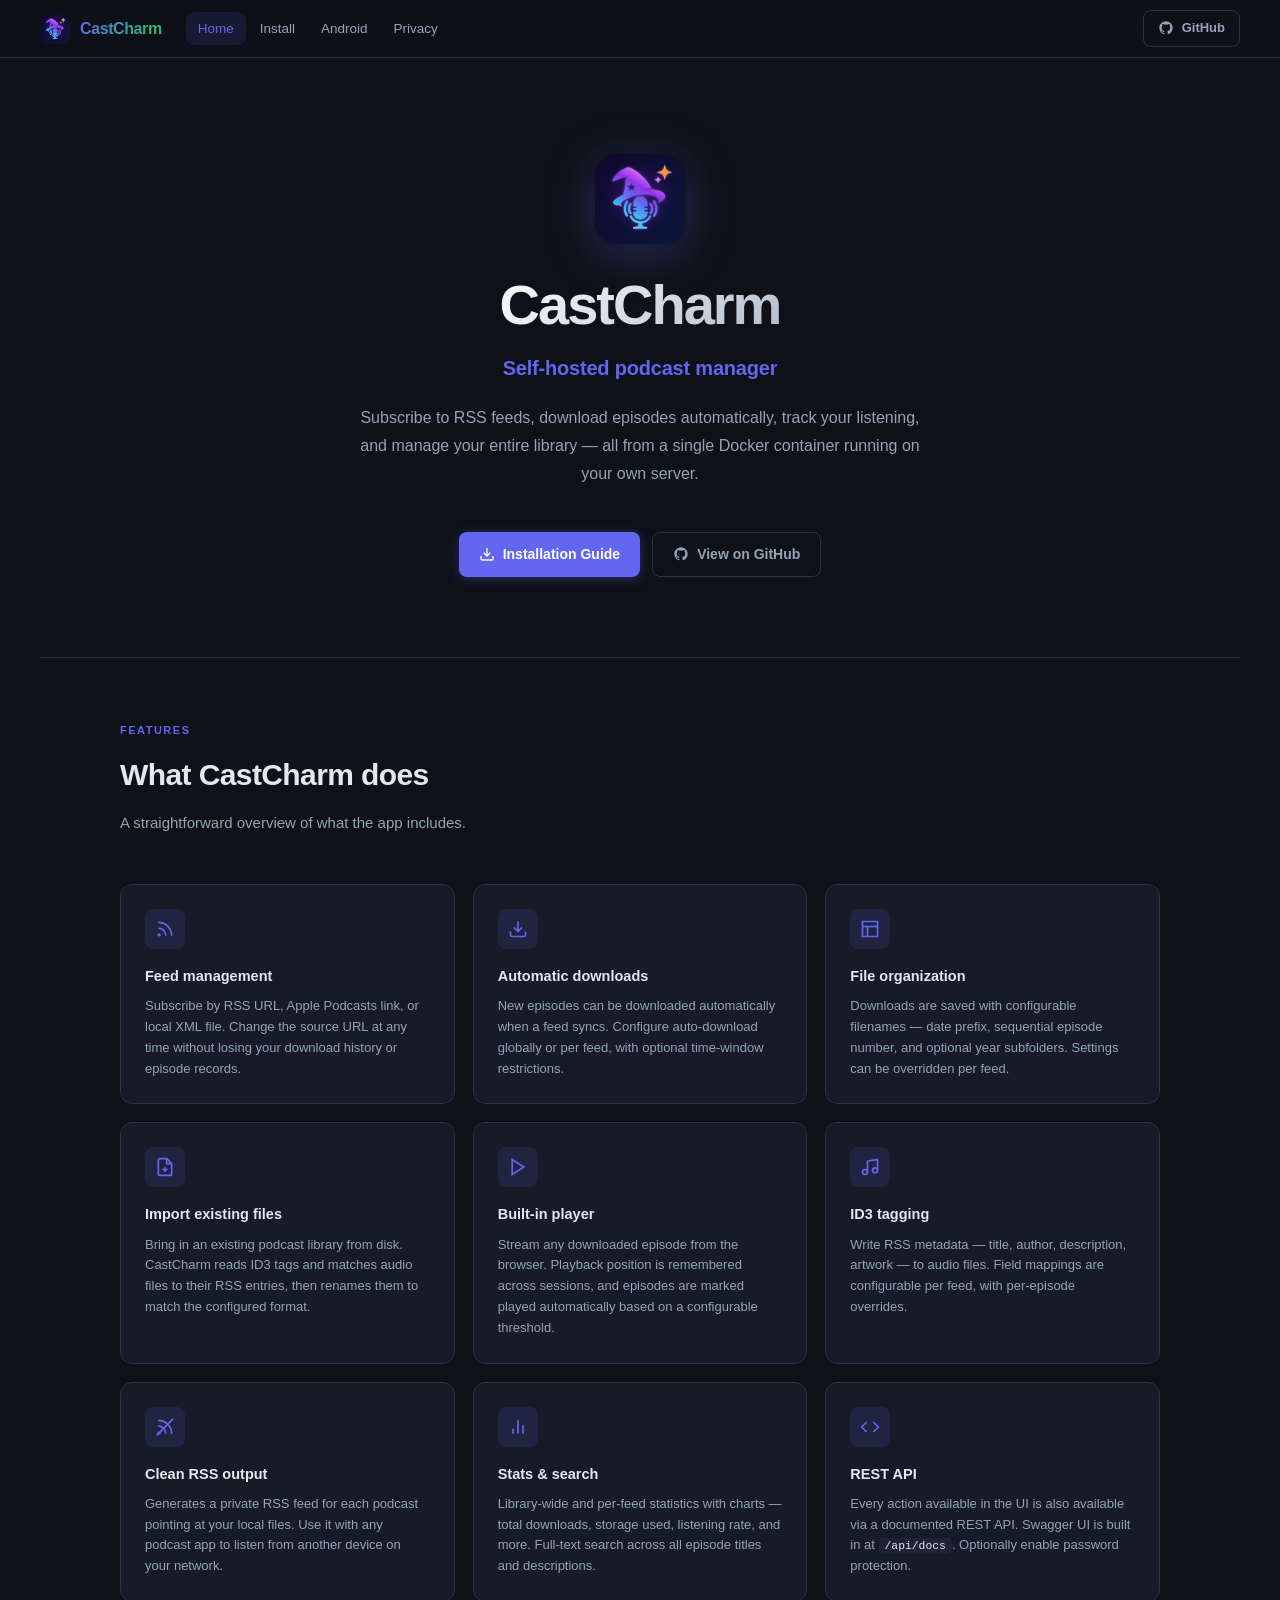
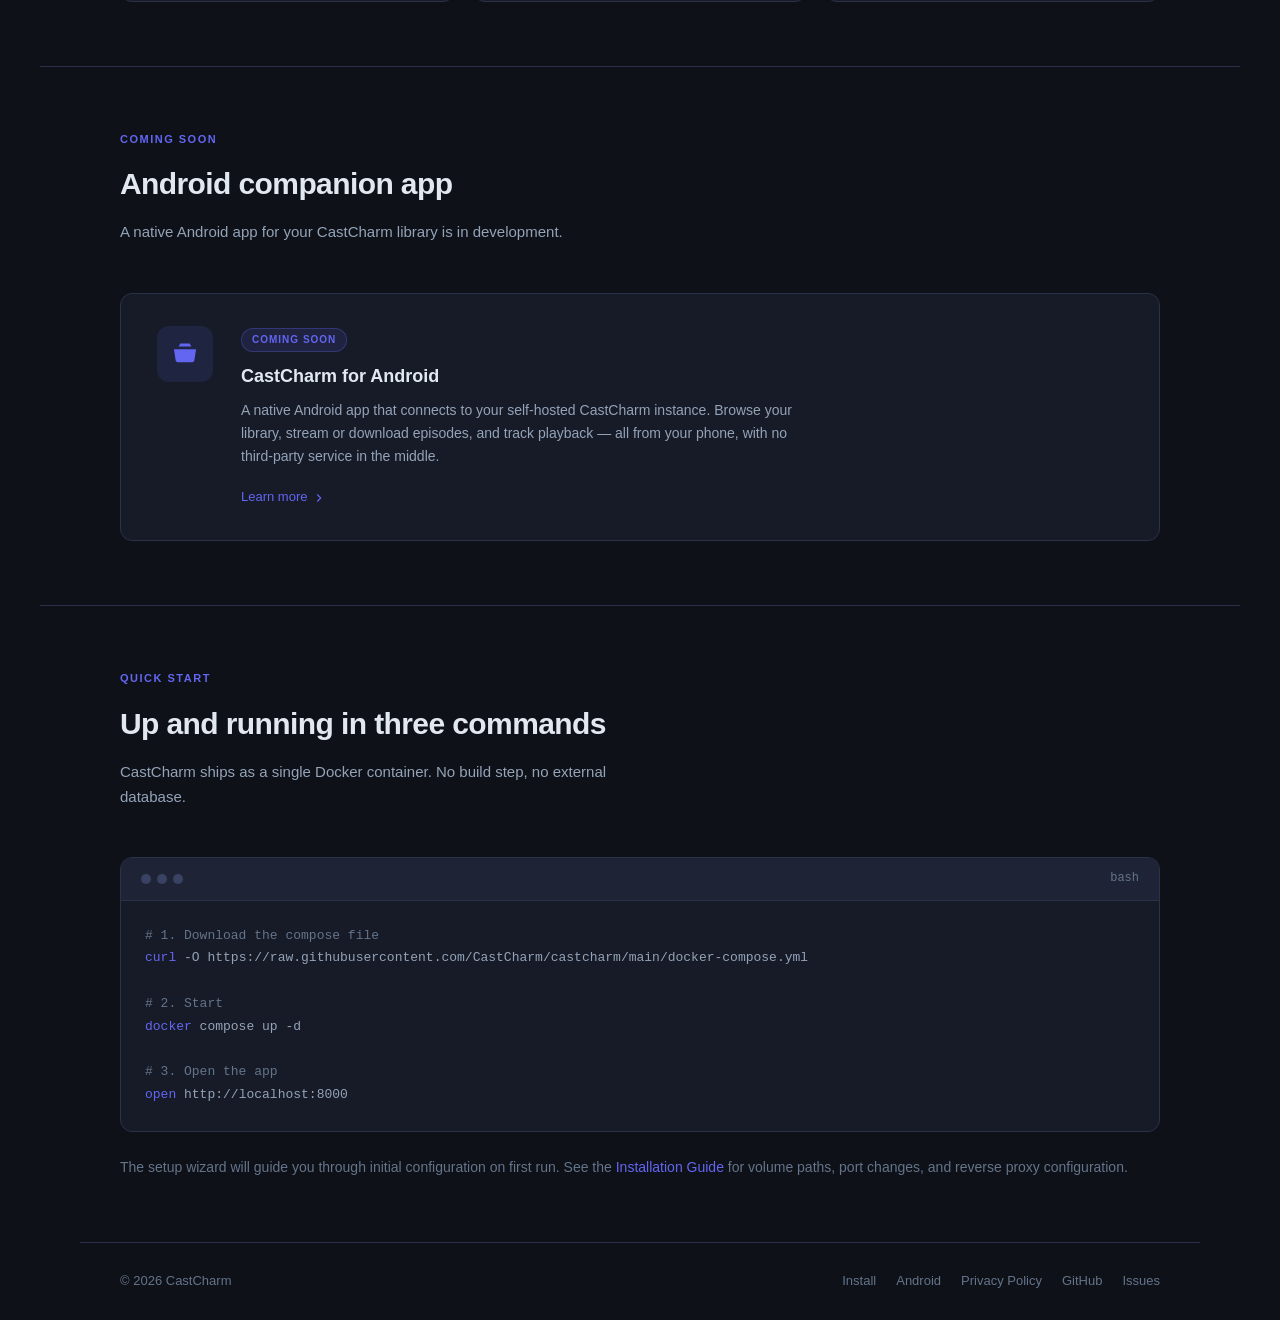
==== docs/index.html @ 7e9cb299 "Adding informational website docs" ====
<!DOCTYPE html>
<html lang="en">
<head>
  <meta charset="UTF-8" />
  <meta name="viewport" content="width=device-width, initial-scale=1.0" />
  <title>CastCharm — Self-hosted podcast manager</title>
  <meta name="description" content="CastCharm is a self-hosted podcast manager. Subscribe to RSS feeds, download episodes automatically, track playback, and manage your library — all from a single Docker container." />
  <link rel="stylesheet" href="style.css" />
  <link rel="icon" type="image/svg+xml" href="assets/icon.svg" />
</head>
<body>

  <!-- Nav -->
  <nav class="site-nav">
    <a class="nav-logo" href="index.html">
      <img src="assets/icon.svg" alt="CastCharm icon" />
      <span class="nav-logo-text">CastCharm</span>
    </a>
    <div class="nav-links" id="nav-links">
      <a class="nav-link active" href="index.html">Home</a>
      <a class="nav-link" href="install.html">Install</a>
      <a class="nav-link" href="android.html">Android</a>
      <a class="nav-link" href="privacy.html">Privacy</a>
      <a class="nav-link nav-link-mobile-only" href="https://github.com/CastCharm/castcharm" target="_blank" rel="noopener">GitHub ↗</a>
    </div>
    <button class="hamburger" id="hamburger" aria-label="Toggle menu" aria-expanded="false">
      <span></span><span></span><span></span>
    </button>
    <div class="nav-right">
      <a class="btn btn-ghost btn-sm" href="https://github.com/CastCharm/castcharm" target="_blank" rel="noopener">
        <svg viewBox="0 0 24 24" fill="currentColor"><path d="M12 2C6.477 2 2 6.477 2 12c0 4.418 2.865 8.166 6.839 9.489.5.092.682-.217.682-.482 0-.237-.009-.868-.013-1.703-2.782.604-3.369-1.342-3.369-1.342-.454-1.155-1.11-1.463-1.11-1.463-.908-.62.069-.608.069-.608 1.003.07 1.531 1.03 1.531 1.03.892 1.529 2.341 1.087 2.91.832.092-.647.35-1.088.636-1.338-2.22-.253-4.555-1.11-4.555-4.943 0-1.091.39-1.984 1.029-2.683-.103-.253-.446-1.27.098-2.647 0 0 .84-.269 2.75 1.025A9.578 9.578 0 0 1 12 6.836a9.59 9.59 0 0 1 2.504.337c1.909-1.294 2.747-1.025 2.747-1.025.546 1.377.202 2.394.1 2.647.64.699 1.028 1.592 1.028 2.683 0 3.842-2.339 4.687-4.566 4.935.359.309.678.919.678 1.852 0 1.336-.012 2.415-.012 2.743 0 .267.18.578.688.48C19.138 20.163 22 16.418 22 12c0-5.523-4.477-10-10-10z"/></svg>
        GitHub
      </a>
    </div>
  </nav>

  <!-- Hero -->
  <section class="hero">
    <img class="hero-icon" src="assets/icon.svg" alt="CastCharm" />
    <h1 class="hero-title">CastCharm</h1>
    <p class="hero-tagline">Self-hosted podcast manager</p>
    <p class="hero-desc">
      Subscribe to RSS feeds, download episodes automatically, track your listening,
      and manage your entire library — all from a single Docker container running on your own server.
    </p>
    <div class="hero-actions">
      <a class="btn btn-primary" href="install.html">
        <svg viewBox="0 0 24 24" fill="none" stroke="currentColor" stroke-width="2"><path d="M21 15v4a2 2 0 0 1-2 2H5a2 2 0 0 1-2-2v-4"/><polyline points="7 10 12 15 17 10"/><line x1="12" y1="15" x2="12" y2="3"/></svg>
        Installation Guide
      </a>
      <a class="btn btn-ghost" href="https://github.com/CastCharm/castcharm" target="_blank" rel="noopener">
        <svg viewBox="0 0 24 24" fill="currentColor"><path d="M12 2C6.477 2 2 6.477 2 12c0 4.418 2.865 8.166 6.839 9.489.5.092.682-.217.682-.482 0-.237-.009-.868-.013-1.703-2.782.604-3.369-1.342-3.369-1.342-.454-1.155-1.11-1.463-1.11-1.463-.908-.62.069-.608.069-.608 1.003.07 1.531 1.03 1.531 1.03.892 1.529 2.341 1.087 2.91.832.092-.647.35-1.088.636-1.338-2.22-.253-4.555-1.11-4.555-4.943 0-1.091.39-1.984 1.029-2.683-.103-.253-.446-1.27.098-2.647 0 0 .84-.269 2.75 1.025A9.578 9.578 0 0 1 12 6.836a9.59 9.59 0 0 1 2.504.337c1.909-1.294 2.747-1.025 2.747-1.025.546 1.377.202 2.394.1 2.647.64.699 1.028 1.592 1.028 2.683 0 3.842-2.339 4.687-4.566 4.935.359.309.678.919.678 1.852 0 1.336-.012 2.415-.012 2.743 0 .267.18.578.688.48C19.138 20.163 22 16.418 22 12c0-5.523-4.477-10-10-10z"/></svg>
        View on GitHub
      </a>
    </div>
  </section>

  <hr class="section-divider" />

  <!-- Features -->
  <section class="section">
    <p class="section-label">Features</p>
    <h2 class="section-title">What CastCharm does</h2>
    <p class="section-sub">A straightforward overview of what the app includes.</p>

    <div class="features-grid">

      <div class="feature-card">
        <div class="feature-icon">
          <svg viewBox="0 0 24 24" fill="none" stroke="currentColor" stroke-width="2"><path d="M4 11a9 9 0 0 1 9 9"/><path d="M4 4a16 16 0 0 1 16 16"/><circle cx="5" cy="19" r="1" fill="currentColor"/></svg>
        </div>
        <h3 class="feature-title">Feed management</h3>
        <p class="feature-desc">Subscribe by RSS URL, Apple Podcasts link, or local XML file. Change the source URL at any time without losing your download history or episode records.</p>
      </div>

      <div class="feature-card">
        <div class="feature-icon">
          <svg viewBox="0 0 24 24" fill="none" stroke="currentColor" stroke-width="2"><path d="M21 15v4a2 2 0 0 1-2 2H5a2 2 0 0 1-2-2v-4"/><polyline points="7 10 12 15 17 10"/><line x1="12" y1="15" x2="12" y2="3"/></svg>
        </div>
        <h3 class="feature-title">Automatic downloads</h3>
        <p class="feature-desc">New episodes can be downloaded automatically when a feed syncs. Configure auto-download globally or per feed, with optional time-window restrictions.</p>
      </div>

      <div class="feature-card">
        <div class="feature-icon">
          <svg viewBox="0 0 24 24" fill="none" stroke="currentColor" stroke-width="2"><path d="M3 3h18v18H3z" rx="2"/><polyline points="3 9 21 9"/><polyline points="9 21 9 9"/></svg>
        </div>
        <h3 class="feature-title">File organization</h3>
        <p class="feature-desc">Downloads are saved with configurable filenames — date prefix, sequential episode number, and optional year subfolders. Settings can be overridden per feed.</p>
      </div>

      <div class="feature-card">
        <div class="feature-icon">
          <svg viewBox="0 0 24 24" fill="none" stroke="currentColor" stroke-width="2"><path d="M14 2H6a2 2 0 0 0-2 2v16a2 2 0 0 0 2 2h12a2 2 0 0 0 2-2V8z"/><polyline points="14 2 14 8 20 8"/><line x1="12" y1="18" x2="12" y2="12"/><line x1="9" y1="15" x2="15" y2="15"/></svg>
        </div>
        <h3 class="feature-title">Import existing files</h3>
        <p class="feature-desc">Bring in an existing podcast library from disk. CastCharm reads ID3 tags and matches audio files to their RSS entries, then renames them to match the configured format.</p>
      </div>

      <div class="feature-card">
        <div class="feature-icon">
          <svg viewBox="0 0 24 24" fill="none" stroke="currentColor" stroke-width="2"><polygon points="5 3 19 12 5 21 5 3"/></svg>
        </div>
        <h3 class="feature-title">Built-in player</h3>
        <p class="feature-desc">Stream any downloaded episode from the browser. Playback position is remembered across sessions, and episodes are marked played automatically based on a configurable threshold.</p>
      </div>

      <div class="feature-card">
        <div class="feature-icon">
          <svg viewBox="0 0 24 24" fill="none" stroke="currentColor" stroke-width="2"><path d="M9 18V5l12-2v13"/><circle cx="6" cy="18" r="3"/><circle cx="18" cy="16" r="3"/></svg>
        </div>
        <h3 class="feature-title">ID3 tagging</h3>
        <p class="feature-desc">Write RSS metadata — title, author, description, artwork — to audio files. Field mappings are configurable per feed, with per-episode overrides.</p>
      </div>

      <div class="feature-card">
        <div class="feature-icon">
          <svg viewBox="0 0 24 24" fill="none" stroke="currentColor" stroke-width="2"><path d="M4 11a9 9 0 0 1 9 9"/><path d="M4 4a16 16 0 0 1 16 16"/><circle cx="5" cy="19" r="1" fill="currentColor"/><line x1="22" y1="2" x2="2" y2="22"/></svg>
        </div>
        <h3 class="feature-title">Clean RSS output</h3>
        <p class="feature-desc">Generates a private RSS feed for each podcast pointing at your local files. Use it with any podcast app to listen from another device on your network.</p>
      </div>

      <div class="feature-card">
        <div class="feature-icon">
          <svg viewBox="0 0 24 24" fill="none" stroke="currentColor" stroke-width="2"><line x1="18" y1="20" x2="18" y2="10"/><line x1="12" y1="20" x2="12" y2="4"/><line x1="6" y1="20" x2="6" y2="14"/></svg>
        </div>
        <h3 class="feature-title">Stats &amp; search</h3>
        <p class="feature-desc">Library-wide and per-feed statistics with charts — total downloads, storage used, listening rate, and more. Full-text search across all episode titles and descriptions.</p>
      </div>

      <div class="feature-card">
        <div class="feature-icon">
          <svg viewBox="0 0 24 24" fill="none" stroke="currentColor" stroke-width="2"><polyline points="16 18 22 12 16 6"/><polyline points="8 6 2 12 8 18"/></svg>
        </div>
        <h3 class="feature-title">REST API</h3>
        <p class="feature-desc">Every action available in the UI is also available via a documented REST API. Swagger UI is built in at <code>/api/docs</code>. Optionally enable password protection.</p>
      </div>

    </div>
  </section>

  <hr class="section-divider" />

  <!-- Android -->
  <section class="section">
    <p class="section-label">Coming soon</p>
    <h2 class="section-title">Android companion app</h2>
    <p class="section-sub">A native Android app for your CastCharm library is in development.</p>

    <div class="coming-soon-card">
      <div class="coming-soon-icon">
        <svg viewBox="0 0 24 24" fill="currentColor"><path d="M17.523 15.341a.5.5 0 1 1-1 0 .5.5 0 0 1 1 0m-10 0a.5.5 0 1 1-1 0 .5.5 0 0 1 1 0M2.5 8h19l-1.5 9.5a2 2 0 0 1-2 1.5H6a2 2 0 0 1-2-1.5zm4-2.5 1.5-2.5h8l1.5 2.5"/></svg>
      </div>
      <div class="coming-soon-body">
        <span class="coming-soon-badge">Coming soon</span>
        <h3 class="coming-soon-title">CastCharm for Android</h3>
        <p class="coming-soon-desc">
          A native Android app that connects to your self-hosted CastCharm instance.
          Browse your library, stream or download episodes, and track playback —
          all from your phone, with no third-party service in the middle.
        </p>
        <a class="coming-soon-link" href="android.html">
          Learn more
          <svg viewBox="0 0 24 24" fill="none" stroke="currentColor" stroke-width="2"><polyline points="9 18 15 12 9 6"/></svg>
        </a>
      </div>
    </div>
  </section>

  <hr class="section-divider" />

  <!-- Quick start -->
  <section class="section">
    <p class="section-label">Quick start</p>
    <h2 class="section-title">Up and running in three commands</h2>
    <p class="section-sub">CastCharm ships as a single Docker container. No build step, no external database.</p>

    <div class="code-card">
      <div class="code-header">
        <div class="code-dots"><span></span><span></span><span></span></div>
        <span>bash</span>
      </div>
      <pre><span class="comment"># 1. Download the compose file</span>
<span class="cmd"><span class="cmd-kw">curl</span> -O https://raw.githubusercontent.com/CastCharm/castcharm/main/docker-compose.yml</span>

<span class="comment"># 2. Start</span>
<span class="cmd"><span class="cmd-kw">docker</span> compose up -d</span>

<span class="comment"># 3. Open the app</span>
<span class="cmd"><span class="cmd-kw">open</span> http://localhost:8000</span></pre>
    </div>

    <p style="margin-top:24px;font-size:14px;color:var(--text-3)">
      The setup wizard will guide you through initial configuration on first run.
      See the <a href="install.html">Installation Guide</a> for volume paths, port changes, and reverse proxy configuration.
    </p>
  </section>

  <!-- Footer -->
  <footer class="site-footer">
    <span>© <span id="copy-year"></span> CastCharm</span>
    <div class="footer-links">
      <a href="install.html">Install</a>
      <a href="android.html">Android</a>
      <a href="privacy.html">Privacy Policy</a>
      <a href="https://github.com/CastCharm/castcharm" target="_blank" rel="noopener">GitHub</a>
      <a href="https://github.com/CastCharm/castcharm/issues" target="_blank" rel="noopener">Issues</a>
    </div>
  </footer>
  <script>
    const start = 2026, now = new Date().getFullYear();
    document.getElementById("copy-year").textContent = now > start ? start + "–" + now : start;

    const hamburger = document.getElementById("hamburger");
    const navLinks  = document.getElementById("nav-links");
    hamburger.addEventListener("click", function () {
      const open = navLinks.classList.toggle("open");
      hamburger.classList.toggle("open", open);
      hamburger.setAttribute("aria-expanded", open);
    });
    navLinks.querySelectorAll("a").forEach(function (a) {
      a.addEventListener("click", function () {
        navLinks.classList.remove("open");
        hamburger.classList.remove("open");
        hamburger.setAttribute("aria-expanded", "false");
      });
    });
  </script>

</body>
</html>
---- docs/style.css ----
/* =========================================================
   Design tokens — matches the app's palette exactly
   ========================================================= */
:root {
  --bg:            #0e1117;
  --bg-2:          #161b27;
  --bg-3:          #1e2435;
  --border:        #2a3149;
  --border-2:      #3a4263;
  --primary:       #6366f1;
  --primary-hover: #4f51cc;
  --primary-light: rgba(99,102,241,0.12);
  --text:          #e2e8f0;
  --text-2:        #94a3b8;
  --text-3:        #64748b;
  --success:       #22c55e;
  --radius:        8px;
  --radius-lg:     12px;
  --shadow:        0 2px 16px rgba(0,0,0,0.5);
}

/* =========================================================
   Reset & base
   ========================================================= */
*, *::before, *::after { box-sizing: border-box; margin: 0; padding: 0; }

html { scroll-behavior: smooth; }

body {
  font-family: -apple-system, BlinkMacSystemFont, "Segoe UI", Roboto, "Inter", sans-serif;
  font-size: 15px;
  background: var(--bg);
  color: var(--text);
  -webkit-font-smoothing: antialiased;
  line-height: 1.6;
  min-height: 100vh;
  display: flex;
  flex-direction: column;
}

a { color: var(--primary); text-decoration: none; }
a:hover { text-decoration: underline; }
img { display: block; }

/* =========================================================
   Navigation
   ========================================================= */
.site-nav {
  position: sticky;
  top: 0;
  z-index: 100;
  background: rgba(14, 17, 23, 0.88);
  backdrop-filter: blur(14px);
  -webkit-backdrop-filter: blur(14px);
  border-bottom: 1px solid var(--border);
  height: 58px;
  display: flex;
  align-items: center;
  padding: 0 40px;
  gap: 8px;
}

.nav-logo {
  display: flex;
  align-items: center;
  gap: 10px;
  text-decoration: none;
  flex-shrink: 0;
  margin-right: 16px;
}
.nav-logo:hover { text-decoration: none; }

.nav-logo img {
  width: 30px;
  height: 30px;
  border-radius: 7px;
}

.nav-logo-text {
  font-size: 16px;
  font-weight: 800;
  letter-spacing: -0.4px;
  background: linear-gradient(120deg, var(--primary) 0%, #22c55e 100%);
  -webkit-background-clip: text;
  -webkit-text-fill-color: transparent;
  background-clip: text;
}

.nav-links {
  display: flex;
  align-items: center;
  gap: 2px;
  flex: 1;
}

.nav-link {
  color: var(--text-2);
  font-size: 13.5px;
  font-weight: 500;
  padding: 6px 12px;
  border-radius: var(--radius);
  transition: color 0.15s, background 0.15s;
  text-decoration: none;
}
.nav-link:hover { color: var(--text); background: var(--bg-3); text-decoration: none; }
.nav-link.active { color: var(--primary); background: var(--primary-light); }

.nav-right {
  margin-left: auto;
  display: flex;
  align-items: center;
  gap: 10px;
}

/* =========================================================
   Buttons
   ========================================================= */
.btn {
  display: inline-flex;
  align-items: center;
  gap: 8px;
  padding: 10px 20px;
  border-radius: var(--radius);
  font-size: 14px;
  font-weight: 600;
  border: none;
  cursor: pointer;
  transition: background 0.15s, transform 0.1s, box-shadow 0.15s;
  text-decoration: none;
  white-space: nowrap;
}
.btn:hover { text-decoration: none; transform: translateY(-1px); }
.btn:active { transform: translateY(0); }

.btn svg { width: 16px; height: 16px; flex-shrink: 0; }

.btn-primary {
  background: var(--primary);
  color: #fff;
  box-shadow: 0 2px 12px rgba(99,102,241,0.35);
}
.btn-primary:hover { background: var(--primary-hover); box-shadow: 0 4px 18px rgba(99,102,241,0.45); }

.btn-ghost {
  background: transparent;
  color: var(--text-2);
  border: 1px solid var(--border);
}
.btn-ghost:hover { background: var(--bg-3); color: var(--text); }

.btn-sm { padding: 7px 14px; font-size: 13px; }

/* =========================================================
   Hero
   ========================================================= */
.hero {
  text-align: center;
  padding: 96px 40px 80px;
  max-width: 860px;
  margin: 0 auto;
}

.hero-icon {
  width: 90px;
  height: 90px;
  border-radius: 22px;
  margin: 0 auto 32px;
  box-shadow: 0 8px 48px rgba(99,102,241,0.35), 0 2px 8px rgba(0,0,0,0.6);
}

.hero-title {
  font-size: 56px;
  font-weight: 800;
  letter-spacing: -2px;
  line-height: 1.04;
  margin-bottom: 18px;
  background: linear-gradient(145deg, #ffffff 20%, var(--text-2) 100%);
  -webkit-background-clip: text;
  -webkit-text-fill-color: transparent;
  background-clip: text;
}

.hero-tagline {
  font-size: 20px;
  font-weight: 600;
  color: var(--primary);
  margin-bottom: 20px;
  letter-spacing: -0.2px;
}

.hero-desc {
  font-size: 16px;
  color: var(--text-2);
  max-width: 580px;
  margin: 0 auto 44px;
  line-height: 1.75;
}

.hero-actions {
  display: flex;
  gap: 12px;
  justify-content: center;
  flex-wrap: wrap;
}

/* =========================================================
   Section scaffolding
   ========================================================= */
.section {
  padding: 64px 40px;
  max-width: 1120px;
  margin: 0 auto;
  width: 100%;
}

.section-label {
  font-size: 11px;
  font-weight: 700;
  letter-spacing: 1.5px;
  text-transform: uppercase;
  color: var(--primary);
  margin-bottom: 12px;
}

.section-title {
  font-size: 30px;
  font-weight: 700;
  letter-spacing: -0.6px;
  margin-bottom: 12px;
}

.section-sub {
  font-size: 15px;
  color: var(--text-2);
  max-width: 540px;
  margin-bottom: 48px;
  line-height: 1.65;
}

.section-divider {
  border: none;
  border-top: 1px solid var(--border);
  margin: 0 40px;
}

/* =========================================================
   Feature grid
   ========================================================= */
.features-grid {
  display: grid;
  grid-template-columns: repeat(3, 1fr);
  gap: 18px;
}

.feature-card {
  background: var(--bg-2);
  border: 1px solid var(--border);
  border-radius: var(--radius-lg);
  padding: 24px;
  transition: border-color 0.15s, box-shadow 0.15s;
}
.feature-card:hover {
  border-color: var(--border-2);
  box-shadow: 0 4px 24px rgba(0,0,0,0.35);
}

.feature-icon {
  width: 40px;
  height: 40px;
  background: var(--primary-light);
  border-radius: var(--radius);
  display: flex;
  align-items: center;
  justify-content: center;
  margin-bottom: 16px;
  color: var(--primary);
  flex-shrink: 0;
}
.feature-icon svg { width: 20px; height: 20px; }

.feature-title {
  font-size: 14.5px;
  font-weight: 600;
  margin-bottom: 8px;
  color: var(--text);
}

.feature-desc {
  font-size: 13px;
  color: var(--text-2);
  line-height: 1.6;
}

/* =========================================================
   Quick-start code block
   ========================================================= */
.code-card {
  background: var(--bg-2);
  border: 1px solid var(--border);
  border-radius: var(--radius-lg);
  overflow: hidden;
}

.code-header {
  padding: 11px 20px;
  border-bottom: 1px solid var(--border);
  font-size: 12px;
  color: var(--text-3);
  font-family: "Fira Code", "Cascadia Code", Consolas, monospace;
  background: var(--bg-3);
  display: flex;
  align-items: center;
  justify-content: space-between;
}

.code-dots {
  display: flex;
  gap: 6px;
}
.code-dots span {
  width: 10px;
  height: 10px;
  border-radius: 50%;
  background: var(--border-2);
}

pre {
  padding: 24px;
  overflow-x: auto;
  font-family: "Fira Code", "Cascadia Code", Consolas, monospace;
  font-size: 13px;
  line-height: 1.75;
  color: var(--text);
  tab-size: 2;
}

code {
  font-family: "Fira Code", "Cascadia Code", Consolas, monospace;
  font-size: 0.875em;
  background: var(--bg-3);
  padding: 2px 6px;
  border-radius: 4px;
  color: var(--text);
}
pre code { background: none; padding: 0; font-size: inherit; }

.comment  { color: var(--text-3); }
.key      { color: #7dd3fc; }
.val      { color: #86efac; }
.str      { color: #fca5a5; }
.cmd      { color: var(--text-2); }
.cmd-kw   { color: var(--primary); }

/* =========================================================
   Content pages (install, privacy)
   ========================================================= */
.content-wrap {
  flex: 1;
}

.content-page {
  max-width: 780px;
  margin: 0 auto;
  padding: 56px 40px 96px;
}

.content-page h1 {
  font-size: 34px;
  font-weight: 700;
  letter-spacing: -0.6px;
  margin-bottom: 8px;
}

.page-meta {
  color: var(--text-3);
  font-size: 13px;
  margin-bottom: 48px;
  padding-bottom: 32px;
  border-bottom: 1px solid var(--border);
}

.content-page h2 {
  font-size: 20px;
  font-weight: 700;
  letter-spacing: -0.3px;
  margin: 48px 0 14px;
  color: var(--text);
}

.content-page h3 {
  font-size: 15px;
  font-weight: 600;
  margin: 28px 0 10px;
  color: var(--text);
}

.content-page p {
  color: var(--text-2);
  margin-bottom: 16px;
  line-height: 1.75;
}

.content-page ul,
.content-page ol {
  color: var(--text-2);
  padding-left: 22px;
  margin-bottom: 16px;
  line-height: 1.75;
}

.content-page li { margin-bottom: 6px; }

.content-page .code-card { margin: 20px 0; }

.callout {
  background: var(--primary-light);
  border: 1px solid rgba(99,102,241,0.25);
  border-radius: var(--radius);
  padding: 14px 18px;
  margin: 20px 0;
  font-size: 13.5px;
  color: var(--text-2);
  line-height: 1.6;
}

.callout strong { color: var(--text); }

/* =========================================================
   Config table
   ========================================================= */
.config-table {
  width: 100%;
  border-collapse: collapse;
  margin: 16px 0 28px;
  font-size: 13px;
  background: var(--bg-2);
  border-radius: var(--radius-lg);
  overflow: hidden;
  border: 1px solid var(--border);
}

.config-table th {
  text-align: left;
  padding: 10px 16px;
  border-bottom: 1px solid var(--border);
  color: var(--text-3);
  font-weight: 600;
  font-size: 11px;
  text-transform: uppercase;
  letter-spacing: 0.6px;
  background: var(--bg-3);
}

.config-table td {
  padding: 11px 16px;
  border-bottom: 1px solid var(--border);
  vertical-align: top;
  line-height: 1.5;
}

.config-table tr:last-child td { border-bottom: none; }

.config-table td:first-child {
  font-family: "Fira Code", Consolas, monospace;
  color: #7dd3fc;
  white-space: nowrap;
  font-size: 12px;
}

.config-table td:nth-child(2) {
  font-family: "Fira Code", Consolas, monospace;
  color: var(--text-3);
  white-space: nowrap;
  font-size: 12px;
}

.config-table td:nth-child(3) { color: var(--text-2); }

/* =========================================================
   Footer
   ========================================================= */
.site-footer {
  border-top: 1px solid var(--border);
  padding: 28px 40px;
  display: flex;
  align-items: center;
  justify-content: space-between;
  max-width: 1120px;
  margin: 0 auto;
  width: 100%;
  color: var(--text-3);
  font-size: 13px;
  gap: 16px;
}

.footer-links {
  display: flex;
  align-items: center;
  gap: 20px;
  flex-wrap: wrap;
}

.footer-links a { color: var(--text-3); }
.footer-links a:hover { color: var(--text); text-decoration: none; }

/* =========================================================
   Coming-soon card
   ========================================================= */
.coming-soon-card {
  background: var(--bg-2);
  border: 1px solid var(--border);
  border-radius: var(--radius-lg);
  padding: 32px 36px;
  display: flex;
  align-items: flex-start;
  gap: 28px;
}

.coming-soon-icon {
  width: 56px;
  height: 56px;
  background: var(--primary-light);
  border-radius: var(--radius-lg);
  display: flex;
  align-items: center;
  justify-content: center;
  color: var(--primary);
  flex-shrink: 0;
}

.coming-soon-icon svg { width: 28px; height: 28px; }

.coming-soon-body { flex: 1; min-width: 0; }

.coming-soon-badge {
  display: inline-block;
  font-size: 10px;
  font-weight: 700;
  letter-spacing: 1px;
  text-transform: uppercase;
  color: var(--primary);
  background: var(--primary-light);
  border: 1px solid rgba(99,102,241,0.3);
  border-radius: 20px;
  padding: 3px 10px;
  margin-bottom: 10px;
}

.coming-soon-title {
  font-size: 18px;
  font-weight: 700;
  margin-bottom: 8px;
  color: var(--text);
}

.coming-soon-desc {
  font-size: 14px;
  color: var(--text-2);
  line-height: 1.65;
  margin-bottom: 16px;
  max-width: 560px;
}

.coming-soon-link {
  font-size: 13px;
  font-weight: 500;
  color: var(--primary);
  display: inline-flex;
  align-items: center;
  gap: 5px;
}

.coming-soon-link:hover { text-decoration: underline; }
.coming-soon-link svg { width: 14px; height: 14px; }

@media (max-width: 560px) {
  .coming-soon-card { flex-direction: column; gap: 20px; padding: 24px; }
}

/* =========================================================
   Hamburger button (hidden on desktop)
   ========================================================= */
.hamburger {
  display: none;
  flex-direction: column;
  justify-content: center;
  gap: 5px;
  background: none;
  border: none;
  cursor: pointer;
  padding: 8px;
  border-radius: var(--radius);
  margin-left: auto;
  flex-shrink: 0;
}

.hamburger span {
  display: block;
  width: 20px;
  height: 2px;
  background: var(--text-2);
  border-radius: 2px;
  transition: transform 0.2s ease, opacity 0.15s ease;
}

.hamburger.open span:nth-child(1) { transform: translateY(7px) rotate(45deg); }
.hamburger.open span:nth-child(2) { opacity: 0; transform: scaleX(0); }
.hamburger.open span:nth-child(3) { transform: translateY(-7px) rotate(-45deg); }

/* GitHub link shown only inside the mobile dropdown */
.nav-link-mobile-only { display: none; }

/* =========================================================
   Responsive
   ========================================================= */
@media (max-width: 900px) {
  .features-grid { grid-template-columns: repeat(2, 1fr); }
}

@media (max-width: 680px) {
  .site-nav {
    padding: 0 20px;
    position: relative;
    flex-wrap: nowrap;
  }

  .hamburger { display: flex; }
  .nav-right { display: none; }

  /* Hide nav links by default; revealed as dropdown when .open */
  .nav-links {
    display: none;
    flex-direction: column;
    position: absolute;
    top: 58px;
    left: 0;
    right: 0;
    background: var(--bg-2);
    border-bottom: 1px solid var(--border);
    padding: 8px 12px 12px;
    gap: 2px;
    box-shadow: 0 8px 24px rgba(0,0,0,0.4);
    z-index: 99;
  }

  .nav-links.open { display: flex; }

  .nav-links .nav-link {
    padding: 10px 12px;
    font-size: 14px;
  }

  .nav-link-mobile-only { display: flex; }

  .hero { padding: 64px 24px 56px; }
  .hero-title { font-size: 38px; letter-spacing: -1px; }
  .hero-desc { font-size: 15px; }

  .section { padding: 48px 24px; }
  .section-divider { margin: 0 24px; }
  .features-grid { grid-template-columns: 1fr; }

  .content-page { padding: 40px 24px 72px; }

  .site-footer { flex-direction: column; text-align: center; padding: 24px; }
}
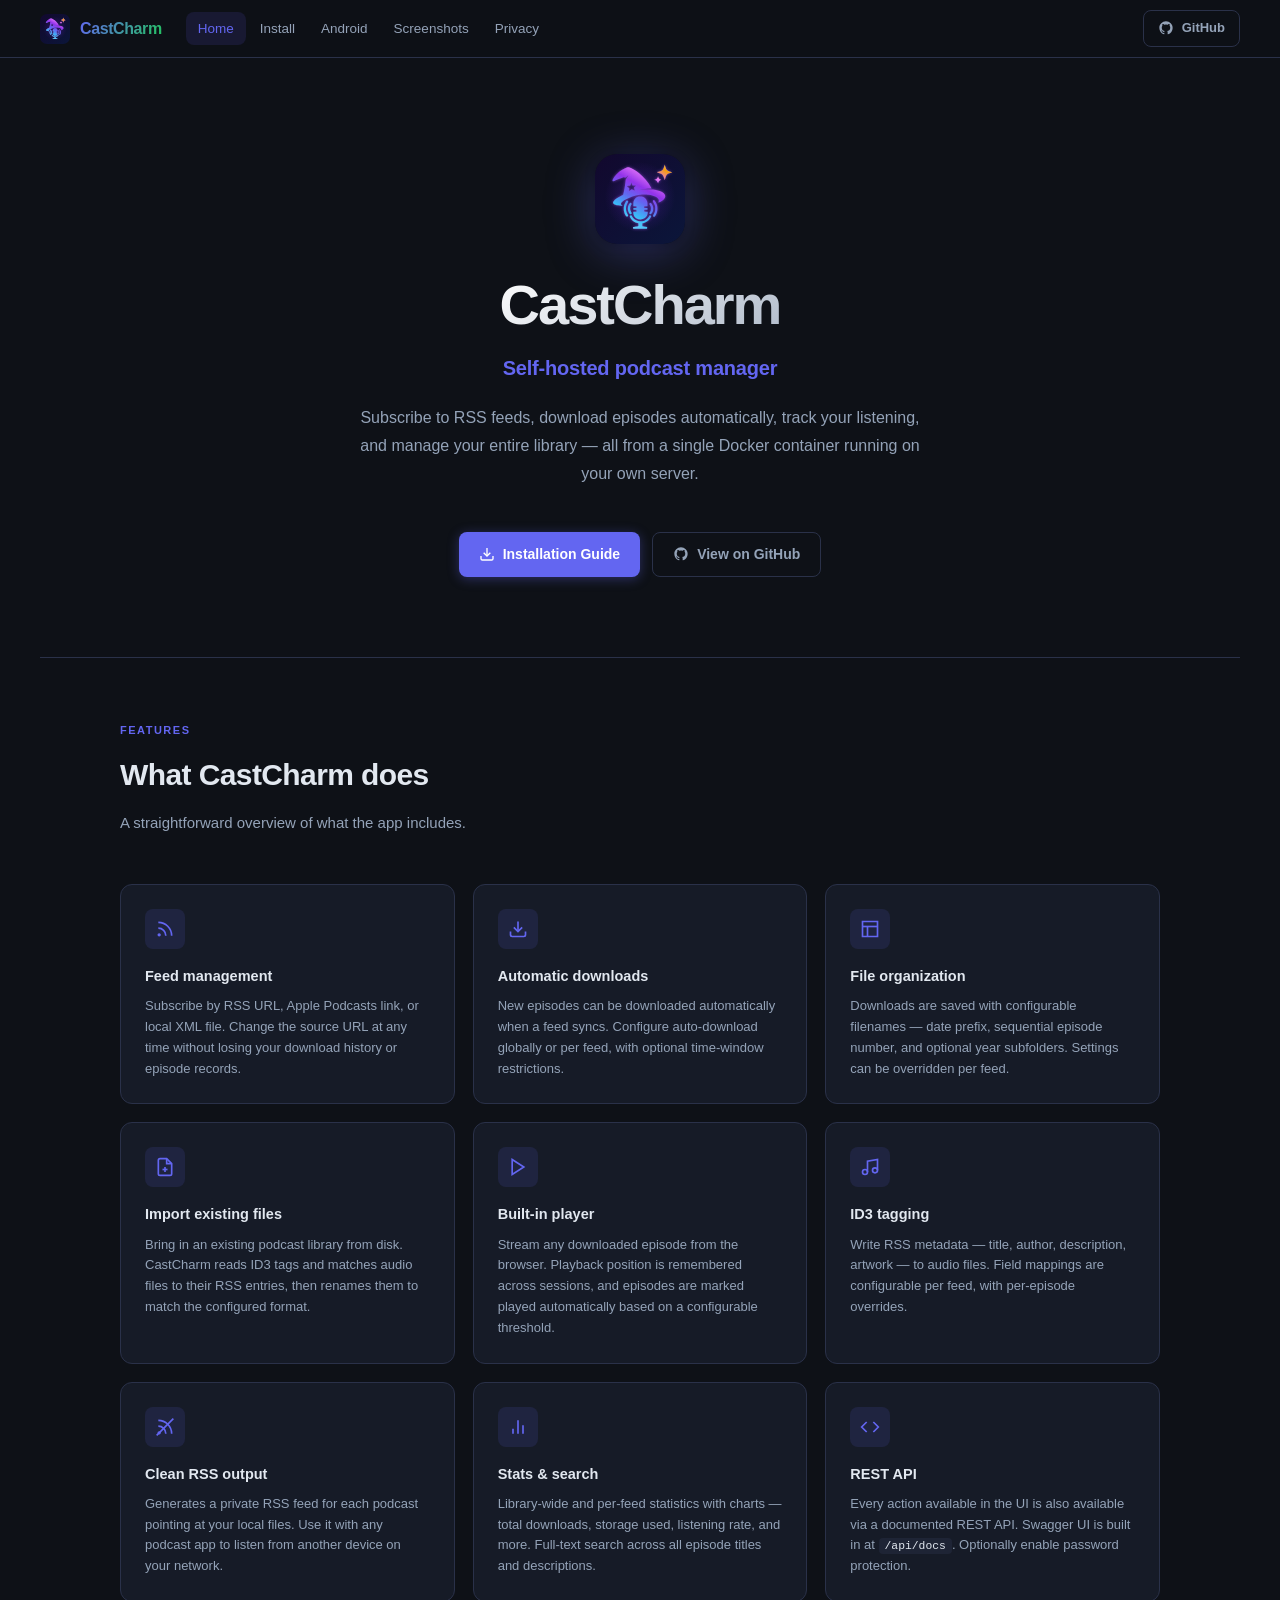
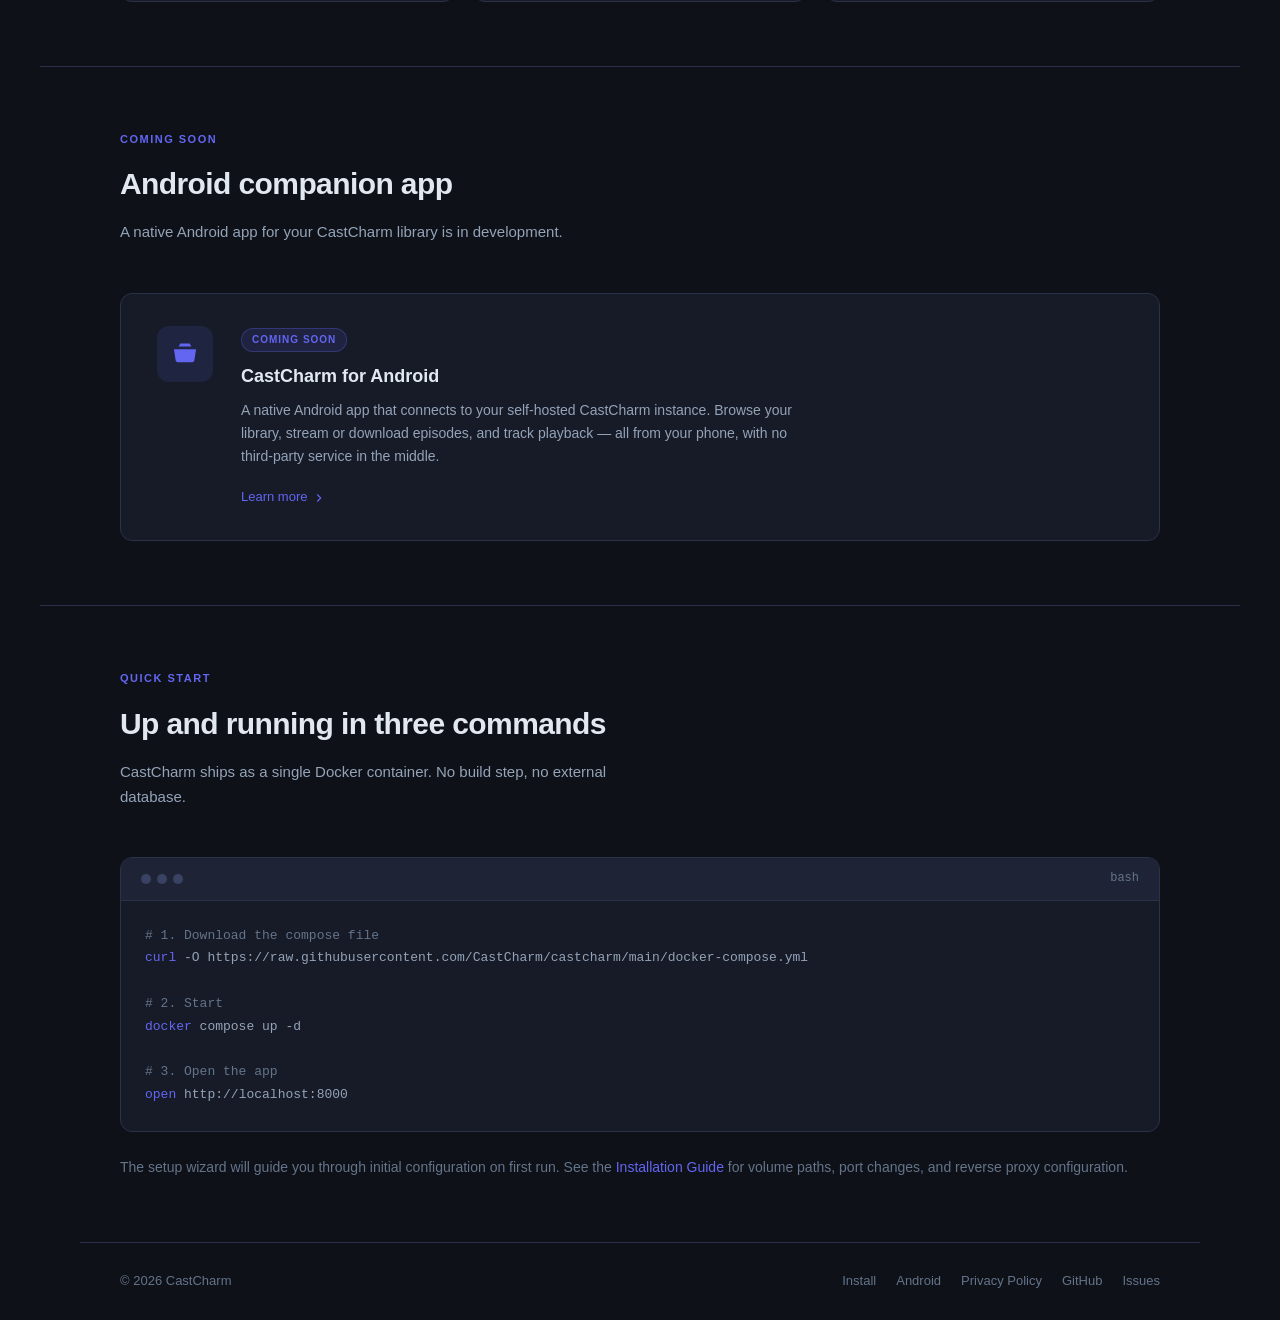
==== commit 42e81199: "Updating docs with screenshots Also fixing hamburger menu location" ====
--- a/docs/index.html
+++ b/docs/index.html
@@ -12,6 +12,9 @@
 
   <!-- Nav -->
   <nav class="site-nav">
+    <button class="hamburger" id="hamburger" aria-label="Toggle menu" aria-expanded="false">
+      <span></span><span></span><span></span>
+    </button>
     <a class="nav-logo" href="index.html">
       <img src="assets/icon.svg" alt="CastCharm icon" />
       <span class="nav-logo-text">CastCharm</span>
@@ -20,12 +23,10 @@
       <a class="nav-link active" href="index.html">Home</a>
       <a class="nav-link" href="install.html">Install</a>
       <a class="nav-link" href="android.html">Android</a>
+      <a class="nav-link" href="screenshots.html">Screenshots</a>
       <a class="nav-link" href="privacy.html">Privacy</a>
       <a class="nav-link nav-link-mobile-only" href="https://github.com/CastCharm/castcharm" target="_blank" rel="noopener">GitHub ↗</a>
     </div>
-    <button class="hamburger" id="hamburger" aria-label="Toggle menu" aria-expanded="false">
-      <span></span><span></span><span></span>
-    </button>
     <div class="nav-right">
       <a class="btn btn-ghost btn-sm" href="https://github.com/CastCharm/castcharm" target="_blank" rel="noopener">
         <svg viewBox="0 0 24 24" fill="currentColor"><path d="M12 2C6.477 2 2 6.477 2 12c0 4.418 2.865 8.166 6.839 9.489.5.092.682-.217.682-.482 0-.237-.009-.868-.013-1.703-2.782.604-3.369-1.342-3.369-1.342-.454-1.155-1.11-1.463-1.11-1.463-.908-.62.069-.608.069-.608 1.003.07 1.531 1.03 1.531 1.03.892 1.529 2.341 1.087 2.91.832.092-.647.35-1.088.636-1.338-2.22-.253-4.555-1.11-4.555-4.943 0-1.091.39-1.984 1.029-2.683-.103-.253-.446-1.27.098-2.647 0 0 .84-.269 2.75 1.025A9.578 9.578 0 0 1 12 6.836a9.59 9.59 0 0 1 2.504.337c1.909-1.294 2.747-1.025 2.747-1.025.546 1.377.202 2.394.1 2.647.64.699 1.028 1.592 1.028 2.683 0 3.842-2.339 4.687-4.566 4.935.359.309.678.919.678 1.852 0 1.336-.012 2.415-.012 2.743 0 .267.18.578.688.48C19.138 20.163 22 16.418 22 12c0-5.523-4.477-10-10-10z"/></svg>
--- a/docs/style.css
+++ b/docs/style.css
@@ -477,6 +477,75 @@
 .config-table td:nth-child(3) { color: var(--text-2); }
 
 /* =========================================================
+   Screenshot gallery
+   ========================================================= */
+.screenshot-grid {
+  display: grid;
+  grid-template-columns: repeat(2, 1fr);
+  gap: 20px;
+}
+
+.screenshot-mobile-grid {
+  display: flex;
+  gap: 20px;
+  flex-wrap: wrap;
+}
+
+.screenshot-item {
+  margin: 0;
+  display: flex;
+  flex-direction: column;
+  gap: 10px;
+}
+
+.screenshot-item--mobile {
+  flex: 1 1 200px;
+  max-width: 280px;
+}
+
+.screenshot-item a {
+  display: block;
+  border-radius: var(--radius-lg);
+  overflow: hidden;
+  border: 1px solid var(--border);
+  transition: border-color 0.15s, box-shadow 0.15s, transform 0.15s;
+  background: var(--bg-2);
+}
+
+.screenshot-item a:hover {
+  border-color: var(--border-2);
+  box-shadow: 0 8px 32px rgba(0,0,0,0.45);
+  transform: translateY(-2px);
+}
+
+.screenshot-item img {
+  width: 100%;
+  height: auto;
+  display: block;
+}
+
+.screenshot-item figcaption {
+  font-size: 12.5px;
+  color: var(--text-3);
+  text-align: center;
+}
+
+.screenshot-sub-heading {
+  font-size: 14px;
+  font-weight: 600;
+  color: var(--text-3);
+  text-transform: uppercase;
+  letter-spacing: 0.8px;
+  margin-bottom: 16px;
+}
+
+@media (max-width: 680px) {
+  .screenshot-grid { grid-template-columns: 1fr; }
+  .screenshot-mobile-grid { justify-content: center; }
+  .screenshot-item--mobile { max-width: 100%; }
+}
+
+/* =========================================================
    Footer
    ========================================================= */
 .site-footer {
@@ -590,7 +659,6 @@
   cursor: pointer;
   padding: 8px;
   border-radius: var(--radius);
-  margin-left: auto;
   flex-shrink: 0;
 }
 
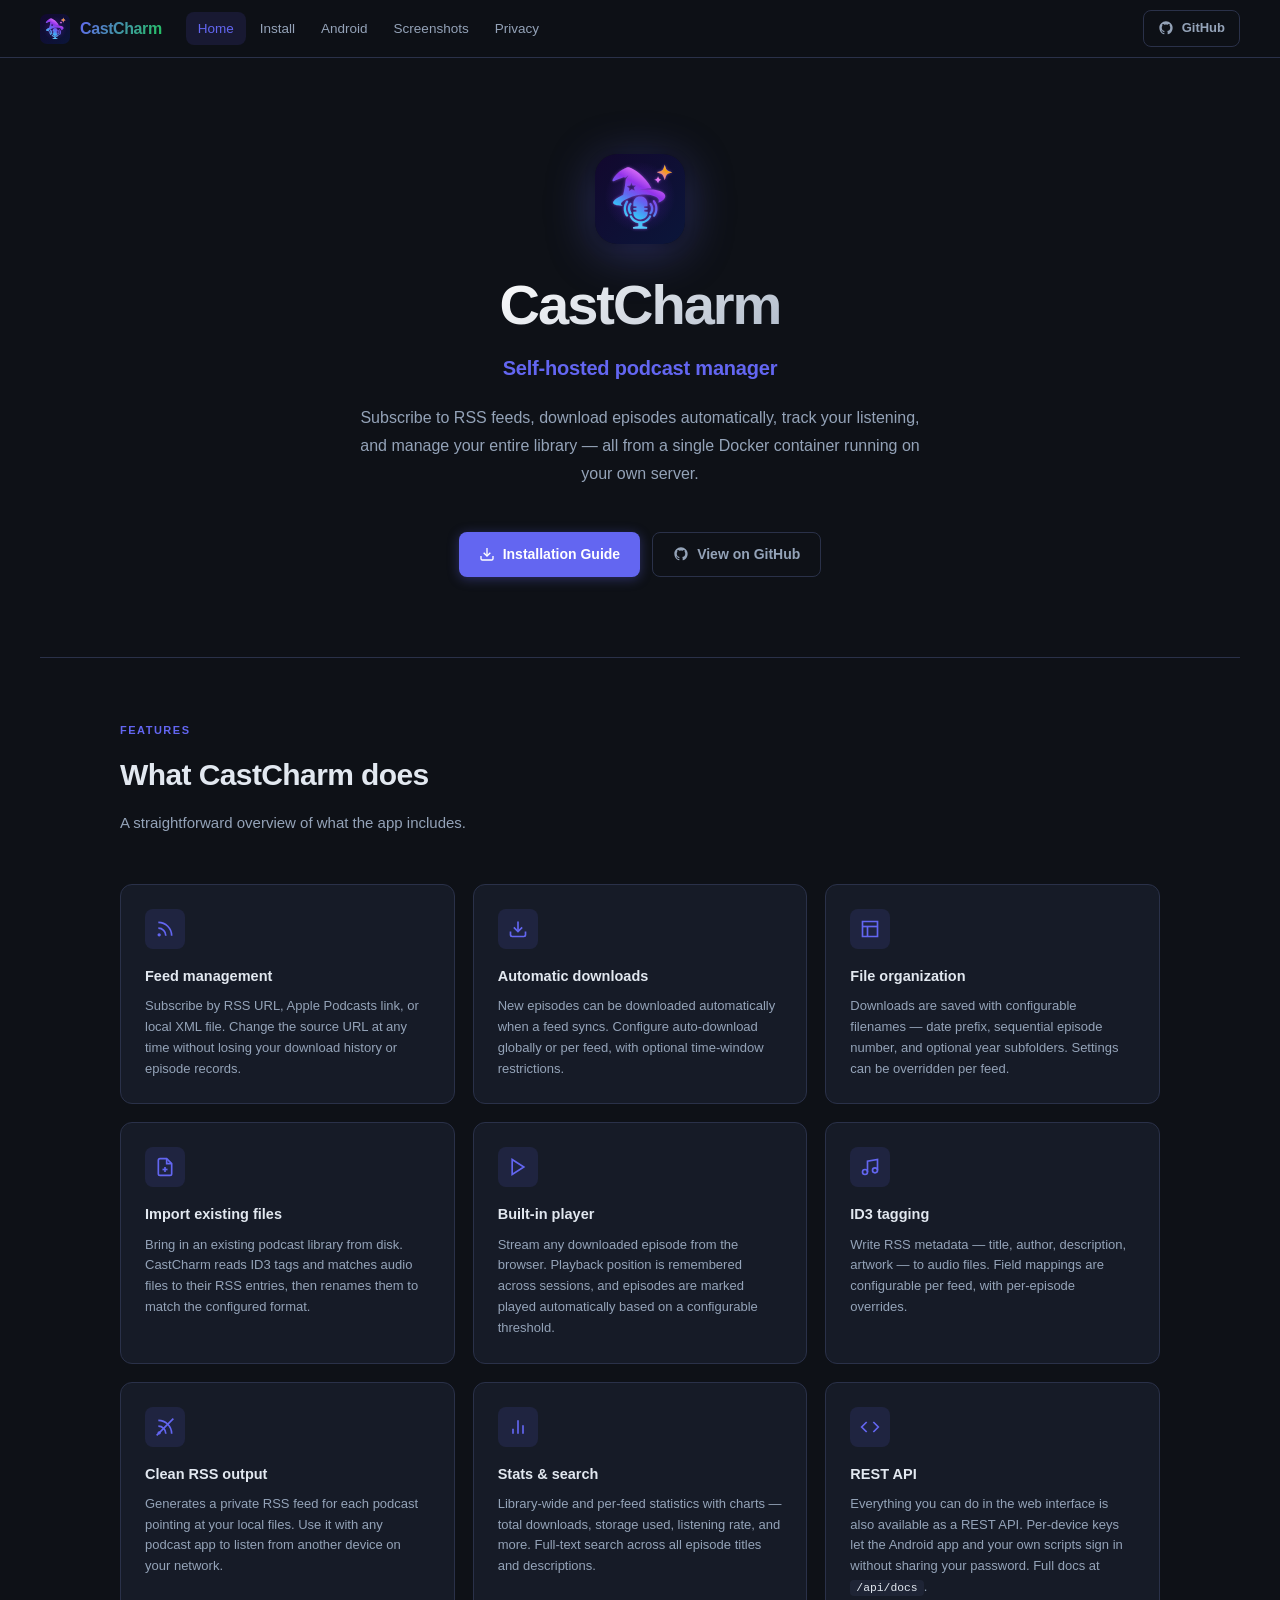
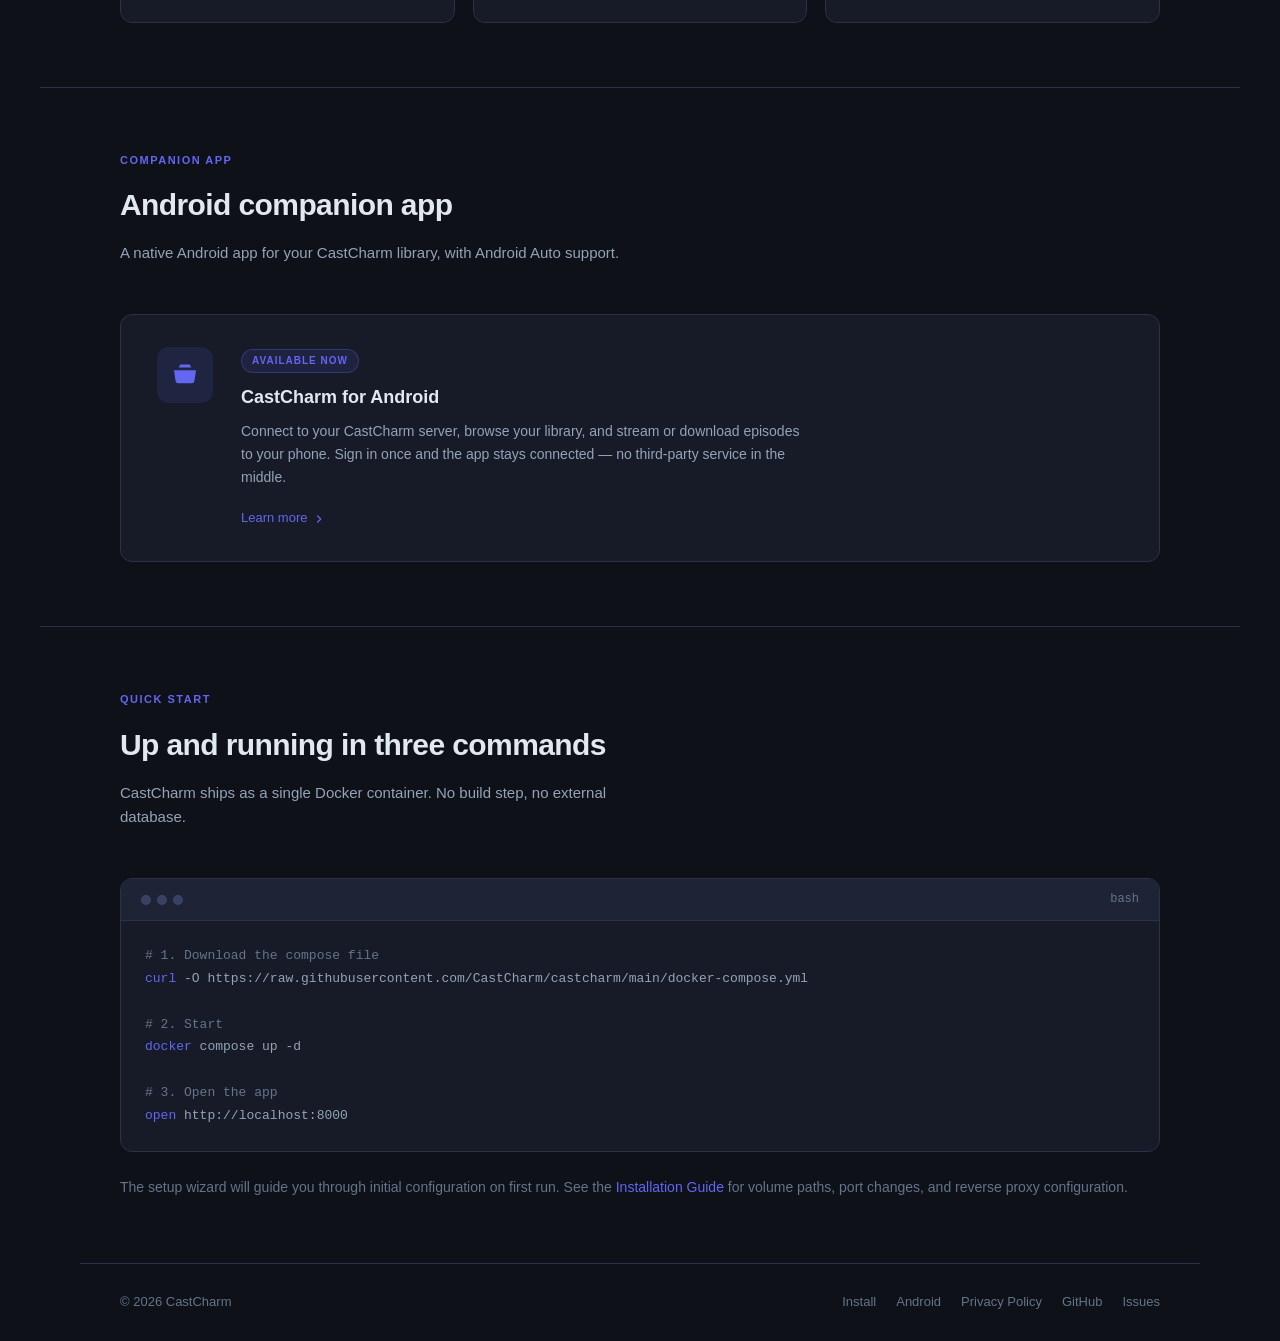
==== commit 1be77bbb: "Minor tweaks Made some minor tweaks around how cookies are handled. Used Claude to help update the d" ====
--- a/docs/index.html
+++ b/docs/index.html
@@ -135,7 +135,7 @@
           <svg viewBox="0 0 24 24" fill="none" stroke="currentColor" stroke-width="2"><polyline points="16 18 22 12 16 6"/><polyline points="8 6 2 12 8 18"/></svg>
         </div>
         <h3 class="feature-title">REST API</h3>
-        <p class="feature-desc">Every action available in the UI is also available via a documented REST API. Swagger UI is built in at <code>/api/docs</code>. Optionally enable password protection.</p>
+        <p class="feature-desc">Everything you can do in the web interface is also available as a REST API. Per-device keys let the Android app and your own scripts sign in without sharing your password. Full docs at <code>/api/docs</code>.</p>
       </div>
 
     </div>
@@ -145,21 +145,21 @@
 
   <!-- Android -->
   <section class="section">
-    <p class="section-label">Coming soon</p>
+    <p class="section-label">Companion app</p>
     <h2 class="section-title">Android companion app</h2>
-    <p class="section-sub">A native Android app for your CastCharm library is in development.</p>
+    <p class="section-sub">A native Android app for your CastCharm library, with Android Auto support.</p>
 
     <div class="coming-soon-card">
       <div class="coming-soon-icon">
         <svg viewBox="0 0 24 24" fill="currentColor"><path d="M17.523 15.341a.5.5 0 1 1-1 0 .5.5 0 0 1 1 0m-10 0a.5.5 0 1 1-1 0 .5.5 0 0 1 1 0M2.5 8h19l-1.5 9.5a2 2 0 0 1-2 1.5H6a2 2 0 0 1-2-1.5zm4-2.5 1.5-2.5h8l1.5 2.5"/></svg>
       </div>
       <div class="coming-soon-body">
-        <span class="coming-soon-badge">Coming soon</span>
+        <span class="coming-soon-badge">Available now</span>
         <h3 class="coming-soon-title">CastCharm for Android</h3>
         <p class="coming-soon-desc">
-          A native Android app that connects to your self-hosted CastCharm instance.
-          Browse your library, stream or download episodes, and track playback —
-          all from your phone, with no third-party service in the middle.
+          Connect to your CastCharm server, browse your library, and stream or
+          download episodes to your phone. Sign in once and the app stays
+          connected — no third-party service in the middle.
         </p>
         <a class="coming-soon-link" href="android.html">
           Learn more
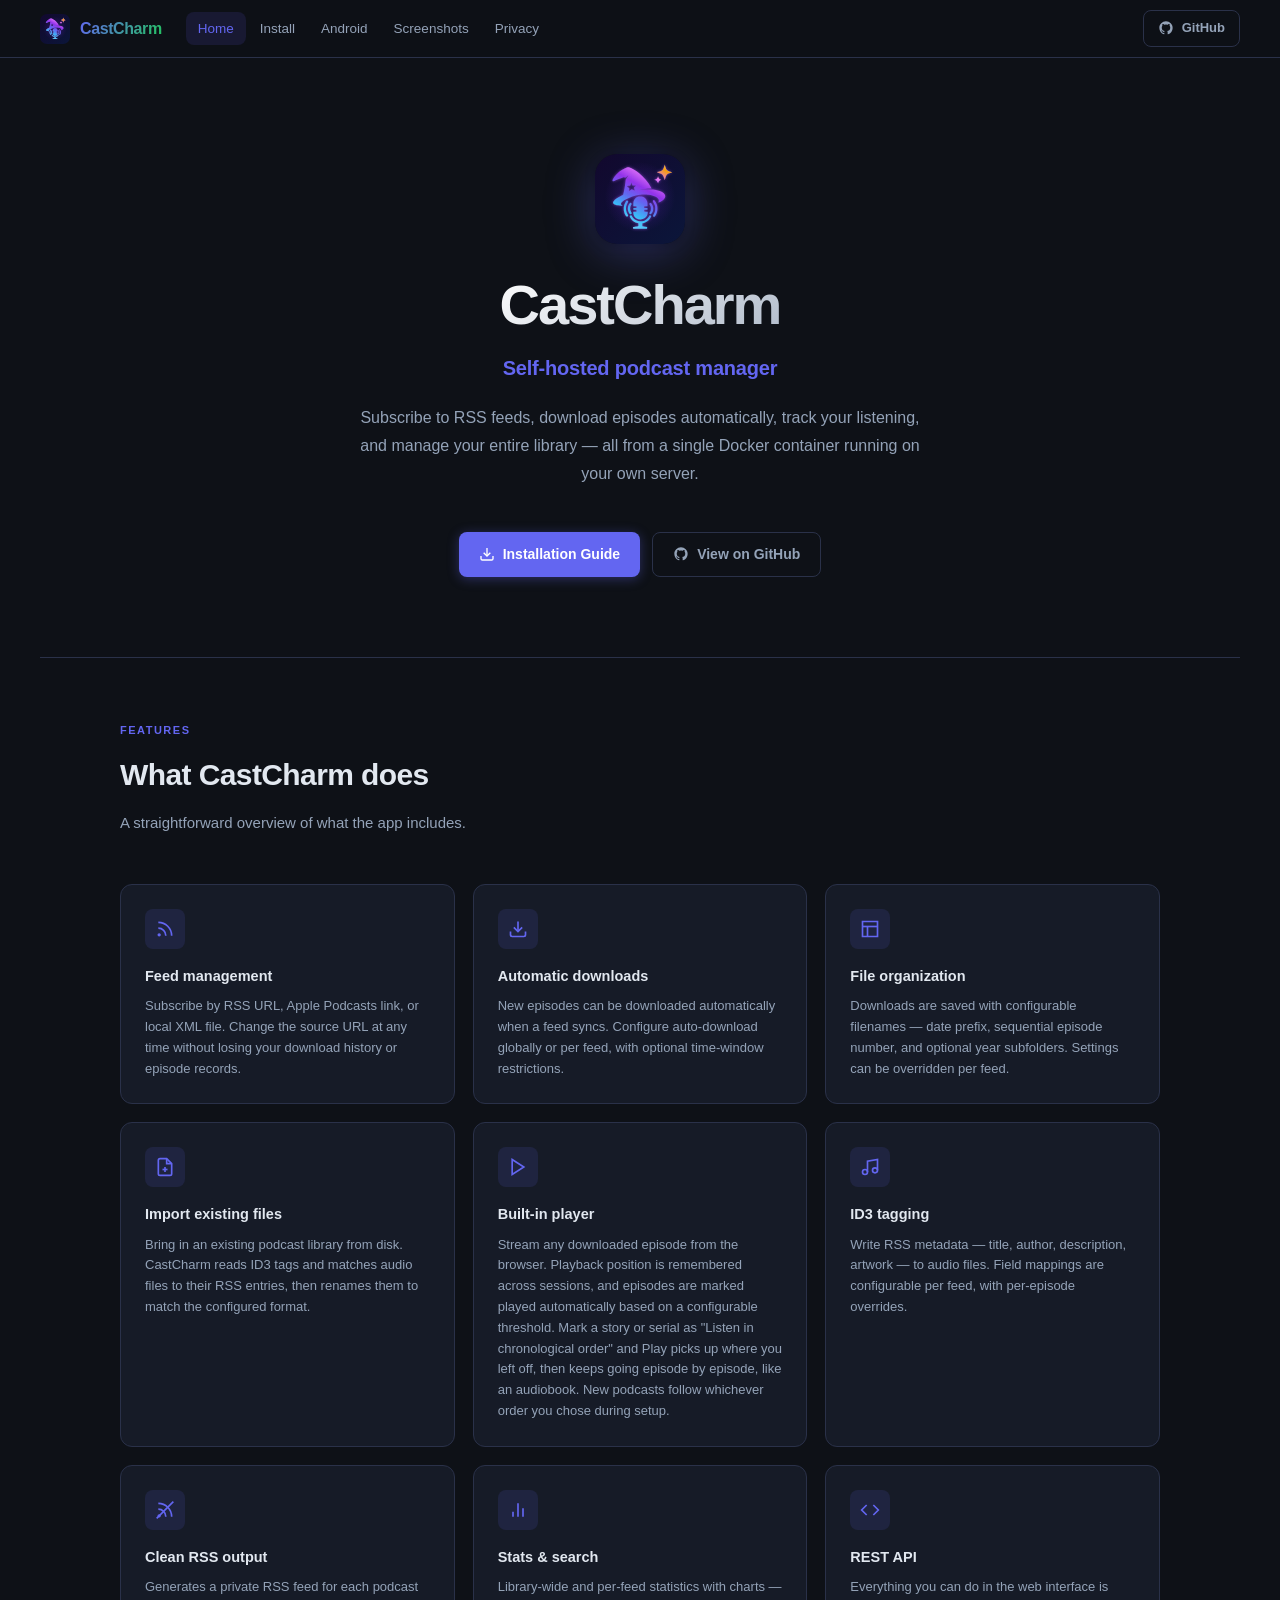
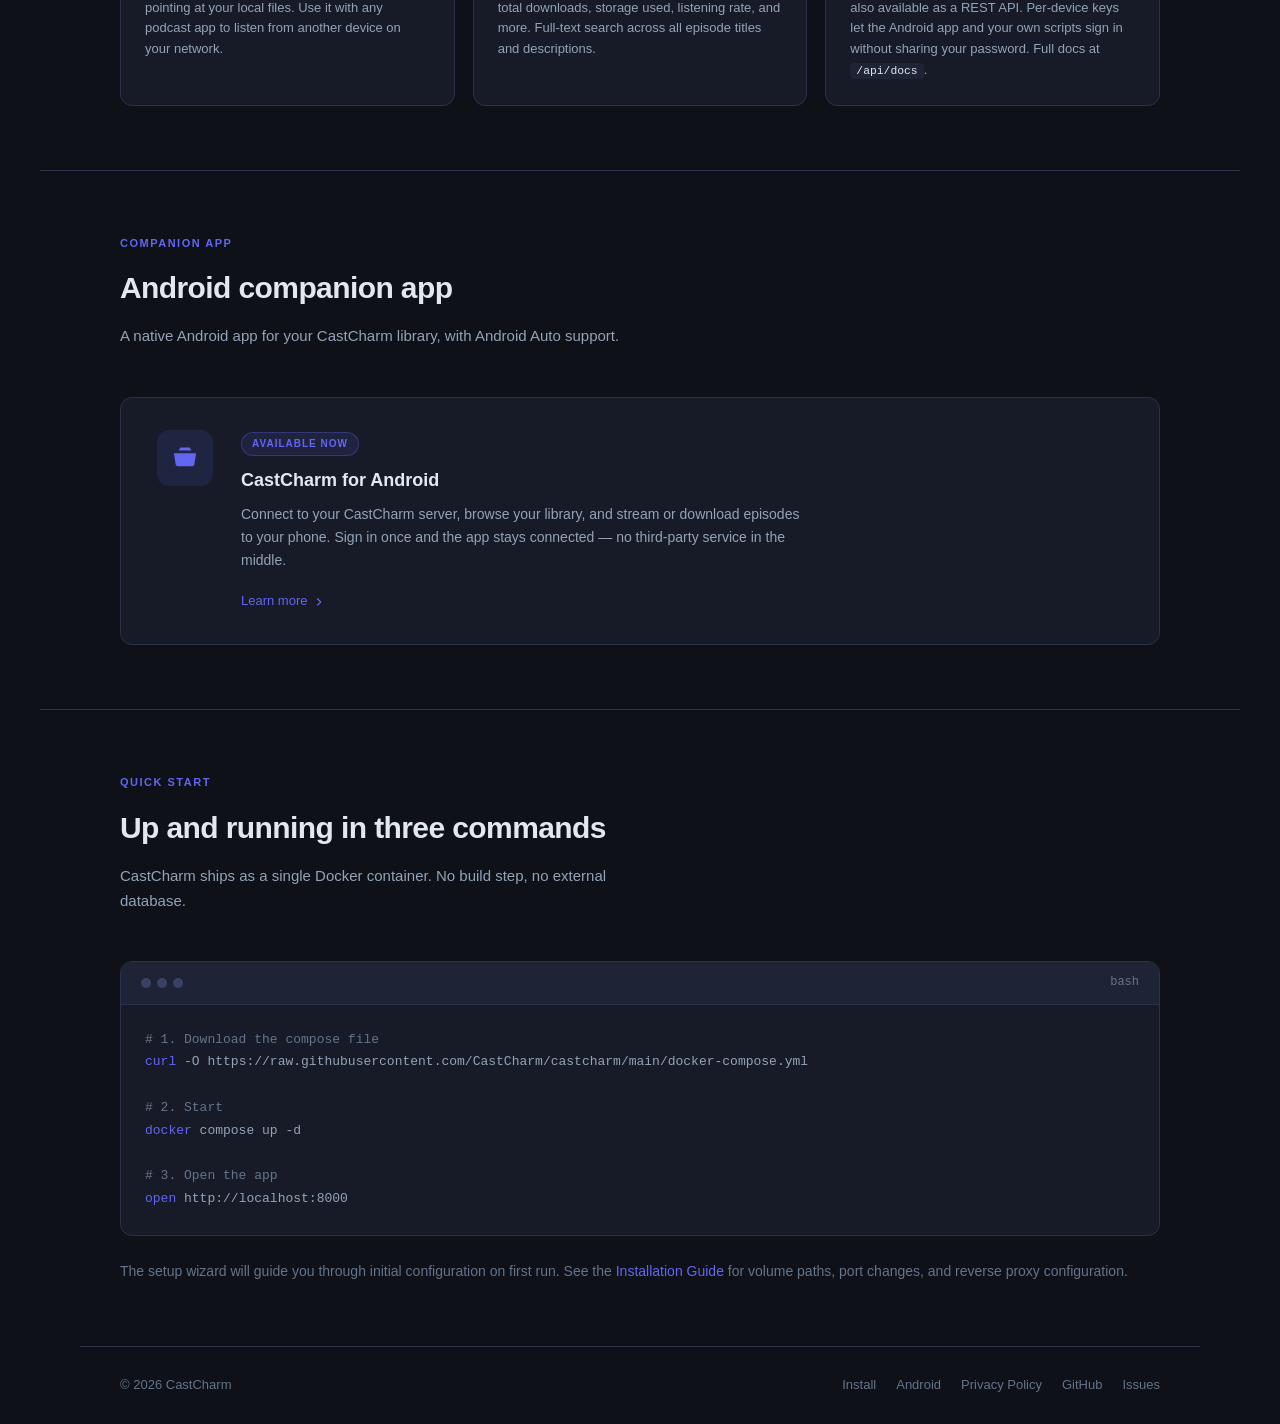
==== commit 5b84ce08: "Working on playback order Working on and hopefully, for now, this will close #95. There are minor tw" ====
--- a/docs/index.html
+++ b/docs/index.html
@@ -103,7 +103,7 @@
           <svg viewBox="0 0 24 24" fill="none" stroke="currentColor" stroke-width="2"><polygon points="5 3 19 12 5 21 5 3"/></svg>
         </div>
         <h3 class="feature-title">Built-in player</h3>
-        <p class="feature-desc">Stream any downloaded episode from the browser. Playback position is remembered across sessions, and episodes are marked played automatically based on a configurable threshold.</p>
+        <p class="feature-desc">Stream any downloaded episode from the browser. Playback position is remembered across sessions, and episodes are marked played automatically based on a configurable threshold. Mark a story or serial as "Listen in chronological order" and Play picks up where you left off, then keeps going episode by episode, like an audiobook. New podcasts follow whichever order you chose during setup.</p>
       </div>
 
       <div class="feature-card">
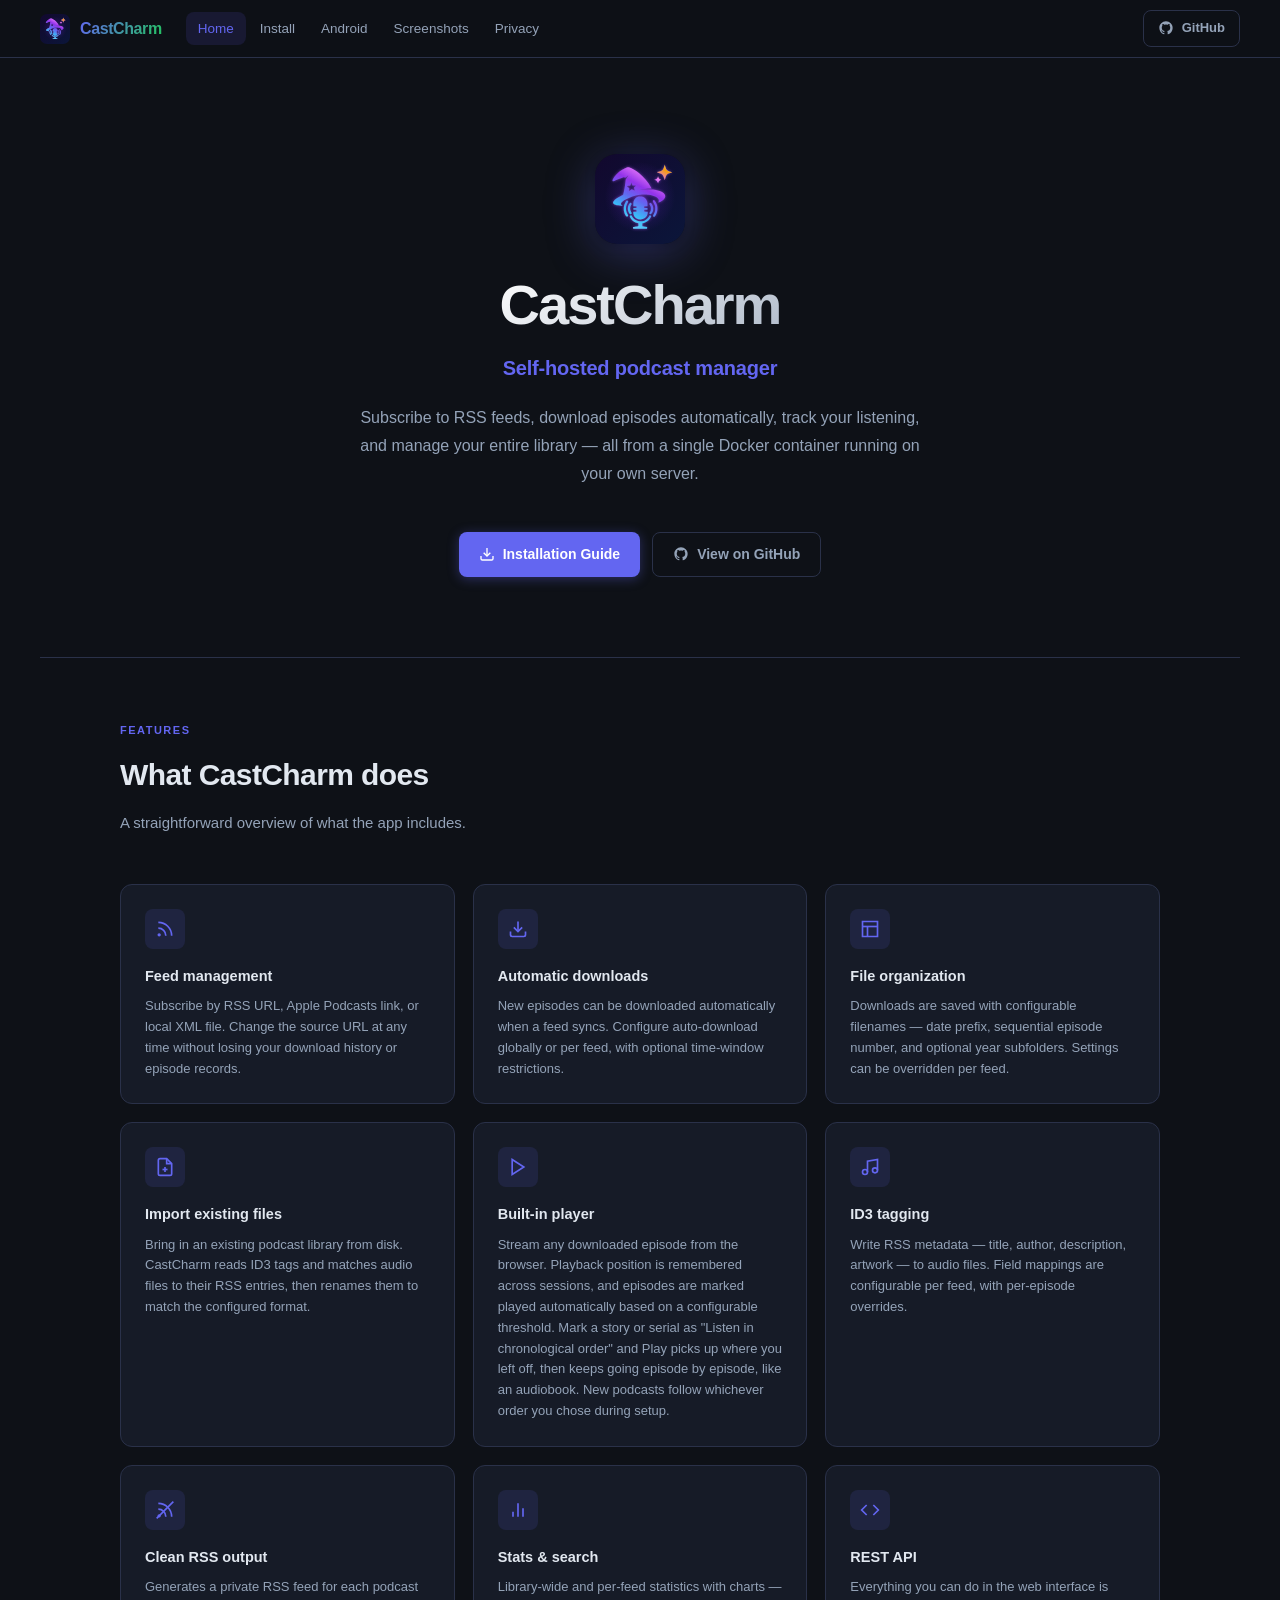
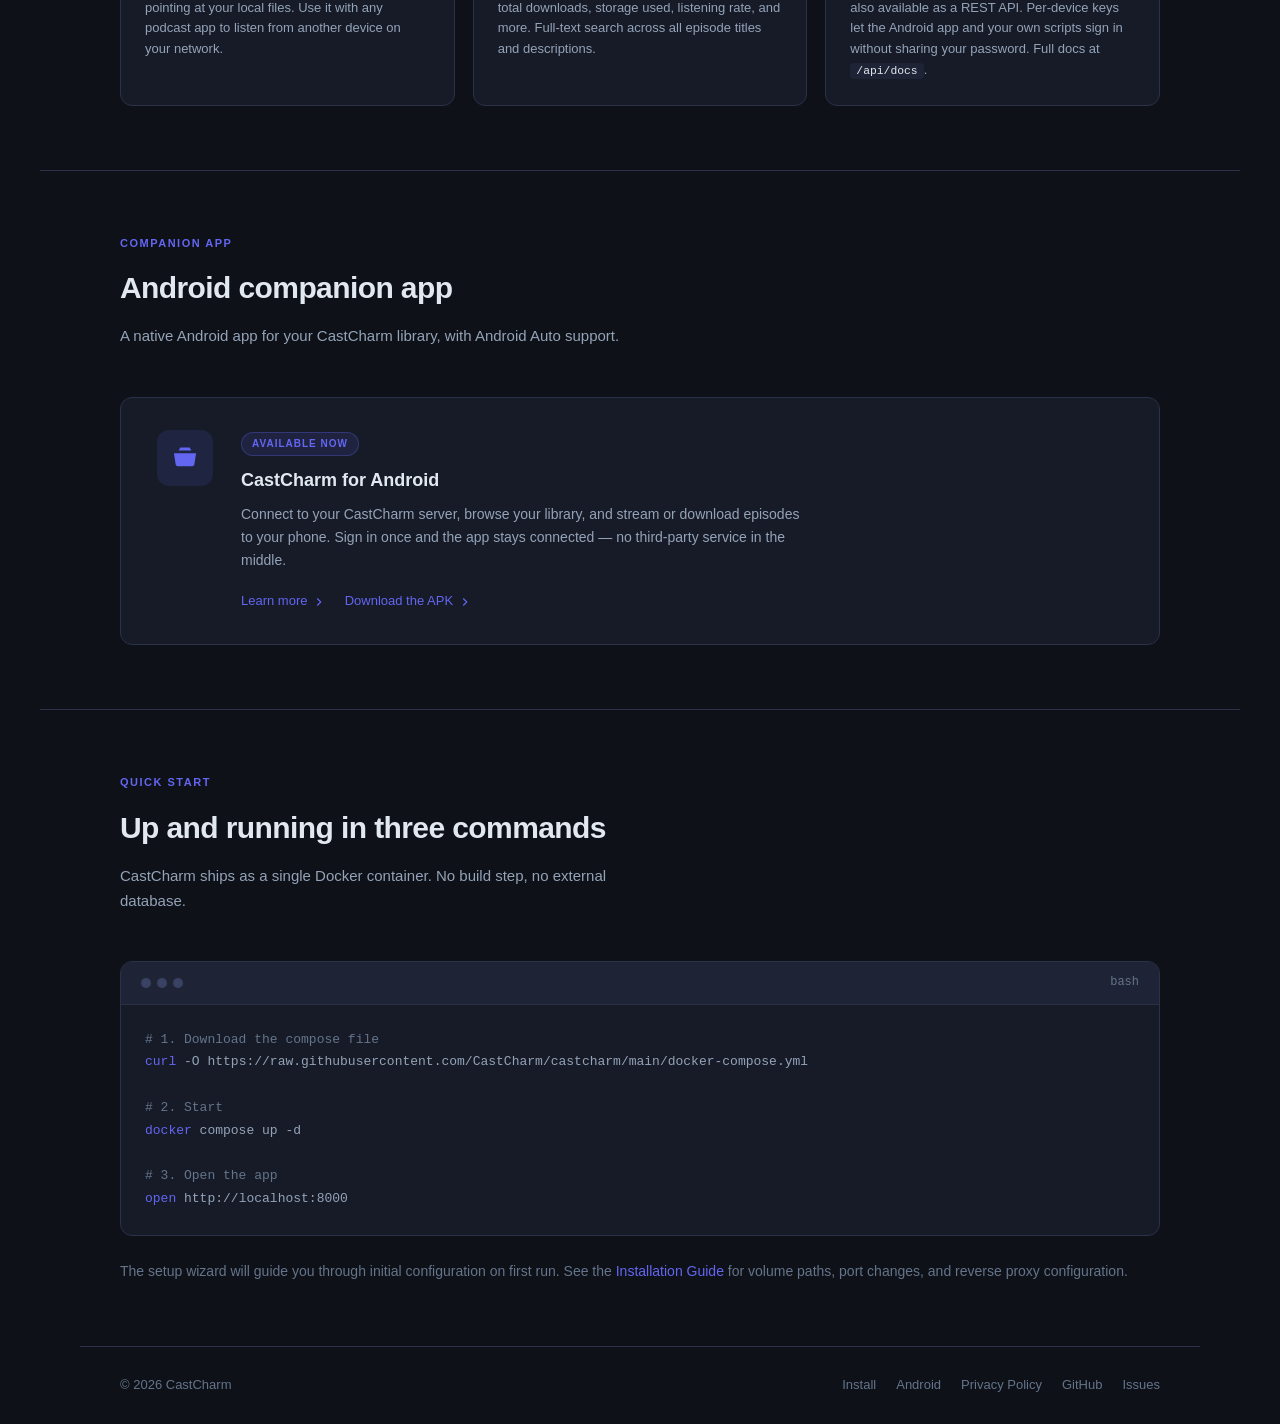
==== commit 0ae43037: "Updating docs for android code release" ====
--- a/docs/index.html
+++ b/docs/index.html
@@ -165,6 +165,10 @@
           Learn more
           <svg viewBox="0 0 24 24" fill="none" stroke="currentColor" stroke-width="2"><polyline points="9 18 15 12 9 6"/></svg>
         </a>
+        <a class="coming-soon-link" href="https://github.com/CastCharm/castcharm-android/releases" target="_blank" rel="noopener" style="margin-left:14px">
+          Download the APK
+          <svg viewBox="0 0 24 24" fill="none" stroke="currentColor" stroke-width="2"><polyline points="9 18 15 12 9 6"/></svg>
+        </a>
       </div>
     </div>
   </section>
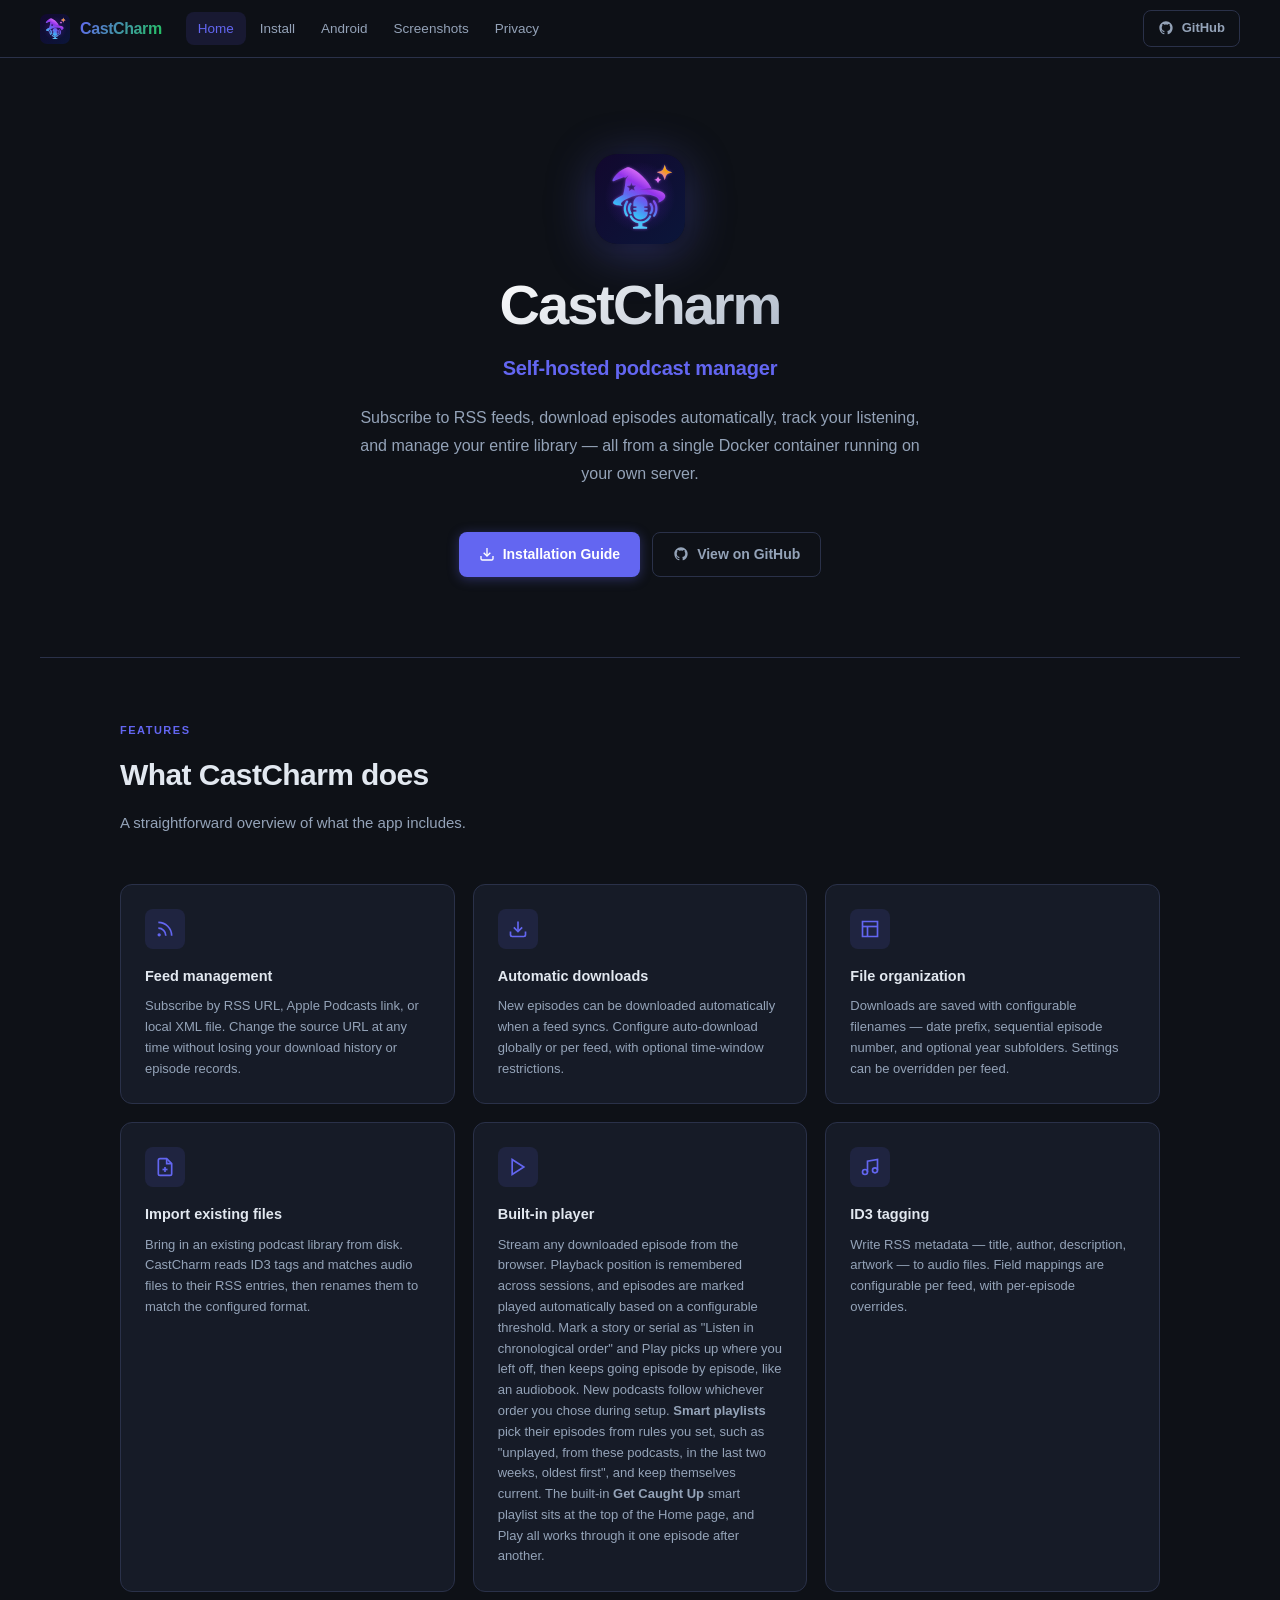
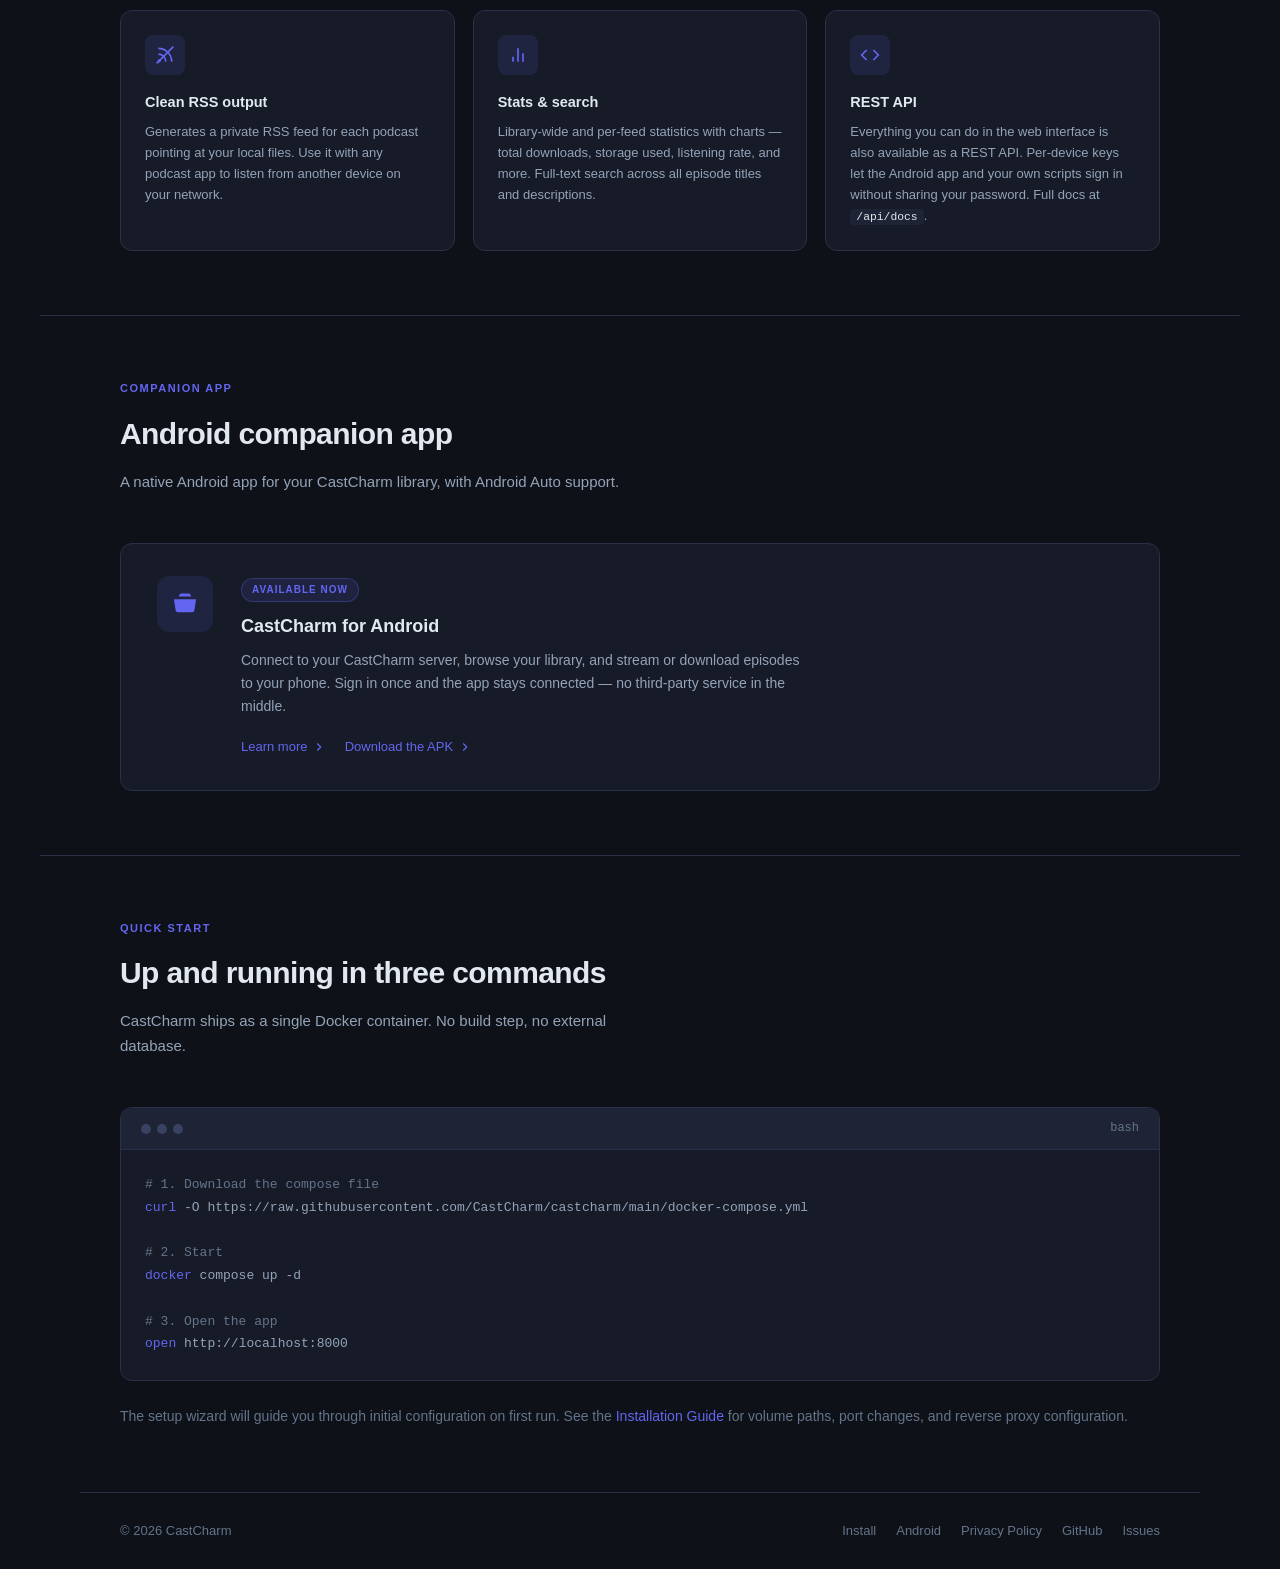
==== commit b0b7e1ca: "Adding smart playlists, 'Get Caught Up' feature Adding smart playlists: a playlist is now manual or " ====
--- a/docs/index.html
+++ b/docs/index.html
@@ -103,7 +103,7 @@
           <svg viewBox="0 0 24 24" fill="none" stroke="currentColor" stroke-width="2"><polygon points="5 3 19 12 5 21 5 3"/></svg>
         </div>
         <h3 class="feature-title">Built-in player</h3>
-        <p class="feature-desc">Stream any downloaded episode from the browser. Playback position is remembered across sessions, and episodes are marked played automatically based on a configurable threshold. Mark a story or serial as "Listen in chronological order" and Play picks up where you left off, then keeps going episode by episode, like an audiobook. New podcasts follow whichever order you chose during setup.</p>
+        <p class="feature-desc">Stream any downloaded episode from the browser. Playback position is remembered across sessions, and episodes are marked played automatically based on a configurable threshold. Mark a story or serial as "Listen in chronological order" and Play picks up where you left off, then keeps going episode by episode, like an audiobook. New podcasts follow whichever order you chose during setup. <strong>Smart playlists</strong> pick their episodes from rules you set, such as "unplayed, from these podcasts, in the last two weeks, oldest first", and keep themselves current. The built-in <strong>Get Caught Up</strong> smart playlist sits at the top of the Home page, and Play all works through it one episode after another.</p>
       </div>
 
       <div class="feature-card">
